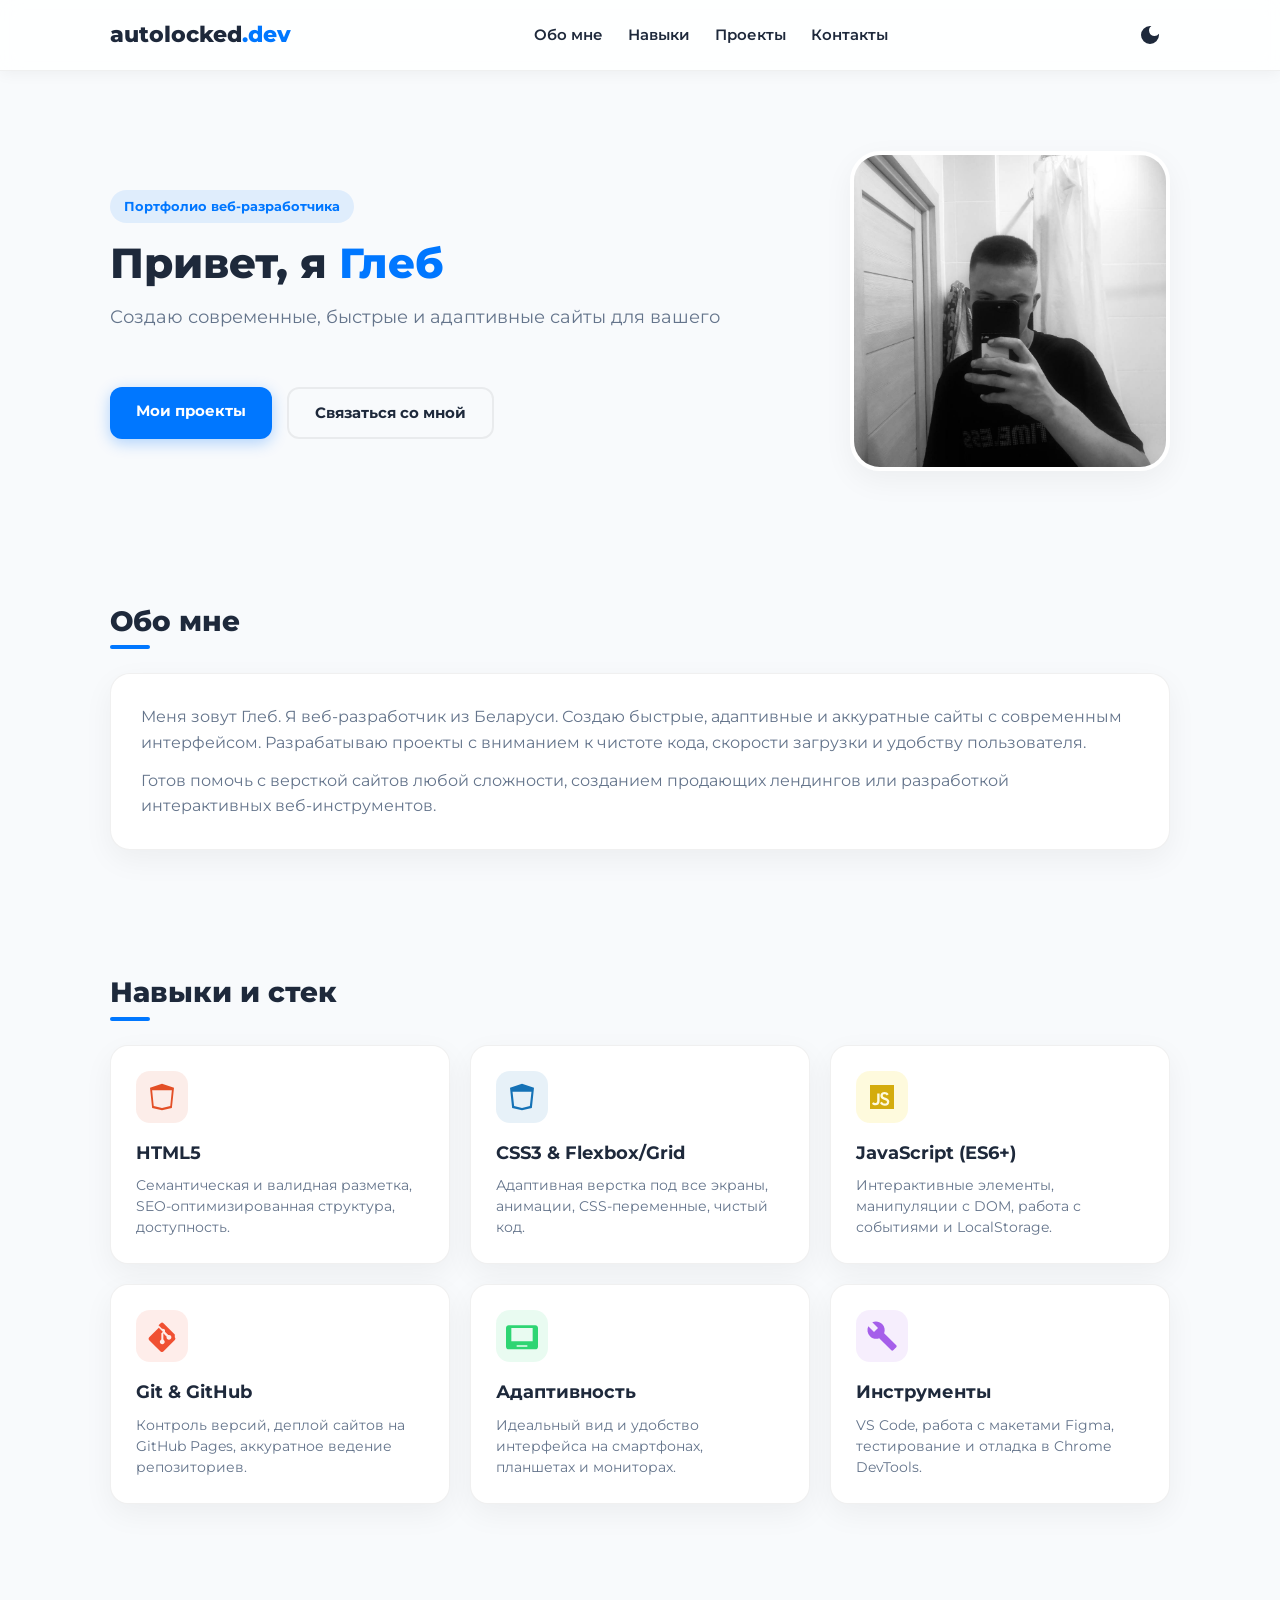
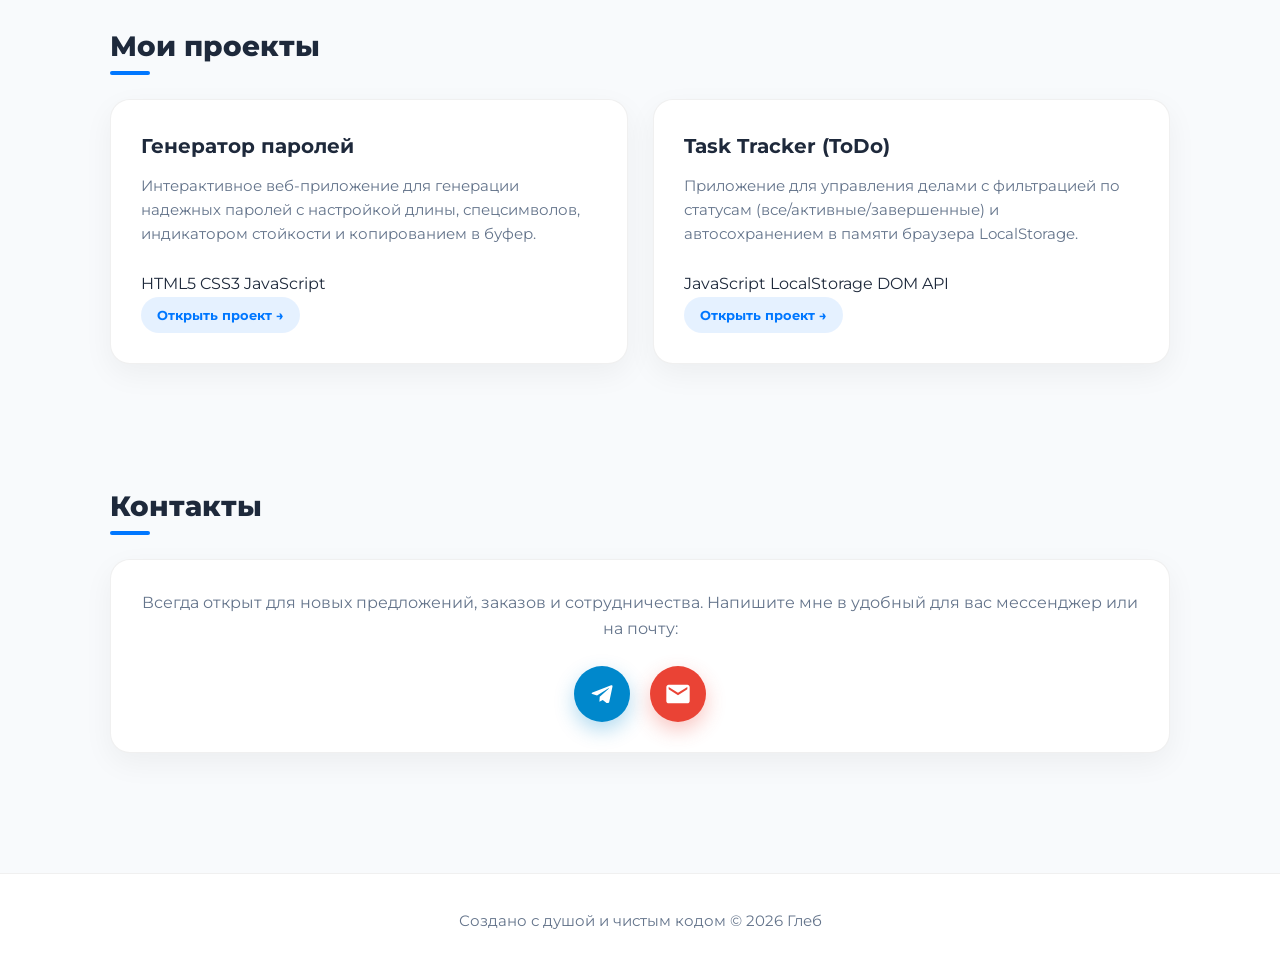
==== index.html @ 32fa12c1 "Add files via upload" ====
<!DOCTYPE html>
<html lang="ru">
<head>
    <meta charset="UTF-8">
    <meta name="viewport" content="width=device-width, initial-scale=1.0">
    <title>Глеб — Frontend-разработчик</title>
    <link rel="preconnect" href="https://fonts.googleapis.com">
    <link rel="preconnect" href="https://fonts.gstatic.com" crossorigin>
    <link href="https://fonts.googleapis.com/css2?family=Montserrat:wght@400;600;700;800&display=swap" rel="stylesheet">
    <link rel="stylesheet" href="style.css?v=4">
</head>
<body>

    <!-- Шапка сайта -->
    <header id="header">
        <div class="container header-container">
            <div class="logo">autolocked<span>.dev</span></div>
            <nav>
                <a href="#about">Обо мне</a>
                <a href="#skills">Навыки</a>
                <a href="#projects">Проекты</a>
                <a href="#contacts">Контакты</a>
            </nav>
            <button id="theme-toggle" class="theme-btn" title="Переключить тему">
                <svg id="moon-icon" viewBox="0 0 24 24" width="24" height="24" fill="currentColor"><path d="M12 3a9 9 0 1 0 9 9c0-.46-.04-.92-.1-1.36a5.389 5.389 0 0 1-4.4 2.26 5.403 5.403 0 0 1-3.14-9.8c-.44-.06-.9-.1-1.36-.1z"/></svg>
                <svg id="sun-icon" viewBox="0 0 24 24" width="24" height="24" fill="currentColor" style="display: none;"><path d="M12 7c-2.76 0-5 2.24-5 5s2.24 5 5 5 5-2.24 5-5-2.24-5-5-5zM2 13h2c.55 0 1-.45 1-1s-.45-1-1-1H2c-.55 0-1 .45-1 1s.45 1 1 1zm18 0h2c.55 0 1-.45 1-1s-.45-1-1-1h-2c-.55 0-1 .45-1 1s.45 1 1 1zM11 2v2c0 .55.45 1 1 1s1-.45 1-1V2c0-.55-.45-1-1-1s-1 .45-1 1zm0 18v2c0 .55.45 1 1 1s1-.45 1-1v-2c0-.55-.45-1-1-1s-1 .45-1 1zM5.99 4.58c-.39-.39-1.03-.39-1.41 0s-.39 1.03 0 1.41l1.06 1.06c.39.39 1.03.39 1.41 0s.39-1.03 0-1.41L5.99 4.58zm12.37 12.37c-.39-.39-1.03-.39-1.41 0s-.39 1.03 0 1.41l1.06 1.06c.39.39 1.03.39 1.41 0s.39-1.03 0-1.41l-1.06-1.06zm1.06-10.96c.39-.39.39-1.03 0-1.41s-1.03-.39-1.41 0l-1.06 1.06c-.39.39-.39 1.03 0 1.41s1.03.39 1.41 0l1.06-1.06zM7.05 18.36c.39-.39.39-1.03 0-1.41s-1.03-.39-1.41 0l-1.06 1.06c-.39.39-.39 1.03 0 1.41s1.03.39 1.41 0l1.06-1.06z"/></svg>
            </button>
        </div>
    </header>

    <!-- Главный баннер -->
    <section class="hero">
        <div class="container hero-container">
            <div class="hero-content">
                <span class="badge">Портфолио веб-разработчика</span>
                <h1 class="hero-title">Привет, я <span class="highlight">Глеб</span></h1>
                <p id="typewriter" class="hero-subtitle"></p>
                <div class="hero-btns">
                    <a href="#projects" class="btn btn-primary">Мои проекты</a>
                    <a href="#contacts" class="btn btn-outline">Связаться со мной</a>
                </div>
            </div>
            <div class="hero-avatar">
                <img src="avatar.jpg" alt="Глеб" class="avatar-img" width="320" height="320">
            </div>
        </div>
    </section>

    <!-- Основной контент -->
    <main class="container">
        
        <!-- Секция: Обо мне -->
        <section id="about" class="section">
            <h2 class="section-title">Обо мне</h2>
            <div class="card">
                <p>Меня зовут Глеб. Я веб-разработчик из Беларуси. Создаю быстрые, адаптивные и аккуратные сайты с современным интерфейсом. Разрабатываю проекты с вниманием к чистоте кода, скорости загрузки и удобству пользователя.</p>
                <p>Готов помочь с версткой сайтов любой сложности, созданием продающих лендингов или разработкой интерактивных веб-инструментов.</p>
            </div>
        </section>

        <!-- Секция: Навыки -->
        <section id="skills" class="section">
            <h2 class="section-title">Навыки и стек</h2>
            <div class="skills-grid">
                
                <div class="skill-card">
                    <div class="skill-icon html">
                        <svg viewBox="0 0 24 24" width="32" height="32" fill="currentColor">
                            <path d="M12 2L3 5l1.6 15.2L12 22l7.4-1.8L21 5 12 2zm6.2 16.7L12 20.3l-6.2-1.6L4.6 7h14.8l-1.2 11.7z"/>
                        </svg>
                    </div>
                    <h3>HTML5</h3>
                    <p>Семантическая и валидная разметка, SEO-оптимизированная структура, доступность.</p>
                </div>

                <div class="skill-card">
                    <div class="skill-icon css">
                        <svg viewBox="0 0 24 24" width="32" height="32" fill="currentColor">
                            <path d="M12 2L3 5l1.6 15.2L12 22l7.4-1.8L21 5 12 2zm0 18.3l-5.9-1.5L4.9 8h14.2l-1.2 10.8-5.9 1.5z"/>
                        </svg>
                    </div>
                    <h3>CSS3 & Flexbox/Grid</h3>
                    <p>Адаптивная верстка под все экраны, анимации, CSS-переменные, чистый код.</p>
                </div>

                <div class="skill-card">
                    <div class="skill-icon js">
                        <svg viewBox="0 0 24 24" width="32" height="32" fill="currentColor">
                            <path d="M3 3h18v18H3V3zm14.5 12.8c0-1.6-.9-2.5-2.8-3.2l-.7-.3c-1-.4-1.4-.7-1.4-1.3 0-.6.5-1 1.3-1 .8 0 1.3.3 1.7.9l1.4-1c-.7-1.1-1.7-1.6-3.1-1.6-1.8 0-3.1 1.1-3.1 2.7 0 1.5.9 2.4 2.6 3l.7.3c1.1.4 1.6.8 1.6 1.4 0 .7-.6 1.2-1.5 1.2-1.1 0-1.8-.5-2.3-1.4l-1.4 1c.8 1.4 2 2.1 3.7 2.1 2.1 0 3.2-1.2 3.2-2.8zm-7.3-6.5h-1.8v5.5c0 1.2-.5 1.7-1.5 1.7-.6 0-1.1-.2-1.5-.6l-.9 1.2c.7.8 1.6 1.1 2.6 1.1 2 0 3.1-1.1 3.1-3.4V9.3z"/>
                        </svg>
                    </div>
                    <h3>JavaScript (ES6+)</h3>
                    <p>Интерактивные элементы, манипуляции с DOM, работа с событиями и LocalStorage.</p>
                </div>

                <div class="skill-card">
                    <div class="skill-icon git">
                        <svg viewBox="0 0 24 24" width="32" height="32" fill="currentColor">
                            <path d="M21.6 10.9L13.1 2.4c-.6-.6-1.5-.6-2.1 0L9.4 4 12 6.6c.6-.2 1.3-.1 1.8.4.5.5.6 1.2.4 1.8l2.5 2.5c.6-.2 1.3-.1 1.8.4.7.7.7 1.9 0 2.6-.7.7-1.9.7-2.6 0-.5-.5-.6-1.2-.4-1.8L13 10v4.6c.2.1.4.3.5.5.7.7.7 1.9 0 2.6-.7.7-1.9.7-2.6 0-.7-.7-.7-1.9 0-2.6.2-.2.4-.4.6-.5V9.9c.2-.1.4-.3.6-.5.2-.2.4-.4.5-.6L9.6 5.8 2.4 13c-.6.6-.6 1.5 0 2.1l8.5 8.5c.6.6 1.5.6 2.1 0l8.6-8.6c.6-.6.6-1.5 0-2.1z"/>
                        </svg>
                    </div>
                    <h3>Git & GitHub</h3>
                    <p>Контроль версий, деплой сайтов на GitHub Pages, аккуратное ведение репозиториев.</p>
                </div>

                <div class="skill-card">
                    <div class="skill-icon responsive">
                        <svg viewBox="0 0 24 24" width="32" height="32" fill="currentColor">
                            <path d="M4 6h16v10H4V6zm18-2H2c-1.1 0-2 .9-2 2v14c0 1.1.9 2 2 2h20c1.1 0 2-.9 2-2V6c0-1.1-.9-2-2-2zm-6 16H8v-1h8v1z"/>
                        </svg>
                    </div>
                    <h3>Адаптивность</h3>
                    <p>Идеальный вид и удобство интерфейса на смартфонах, планшетах и мониторах.</p>
                </div>

                <div class="skill-card">
                    <div class="skill-icon tools">
                        <svg viewBox="0 0 24 24" width="32" height="32" fill="currentColor">
                            <path d="M22.7 19l-9.1-9.1c.9-2.3.4-5-1.5-6.9-2-2-5-2.4-7.4-1.3L9 6 6 9 1.7 4.7C.6 7.1 1 10.1 3 12.1c1.9 1.9 4.6 2.4 6.9 1.5l9.1 9.1c.4.4 1 .4 1.4 0l2.3-2.3c.4-.4.4-1.1 0-1.4z"/>
                        </svg>
                    </div>
                    <h3>Инструменты</h3>
                    <p>VS Code, работа с макетами Figma, тестирование и отладка в Chrome DevTools.</p>
                </div>

            </div>
        </section>

               <!-- СЕКЦИЯ: МОИ ПРОЕКТЫ -->
        <section id="projects" class="section">
            <h2 class="section-title">Мои проекты</h2>
            <div class="projects-grid">
                
                <!-- Проект 1: Генератор паролей -->
                <div class="project-card">
                    <div class="project-content">
                        <h3>Генератор паролей</h3>
                        <p>Интерактивное веб-приложение для генерации надежных паролей с настройкой длины, спецсимволов, индикатором стойкости и копированием в буфер.</p>
                        <div class="tech-stack">
                            <span class="tech-badge">HTML5</span>
                            <span class="tech-badge">CSS3</span>
                            <span class="tech-badge">JavaScript</span>
                        </div>
                    </div>
                    <a href="generator/index.html" class="tag tag-link">Открыть проект →</a>
                </div>

                <!-- Проект 2: Трекер задач -->
                <div class="project-card">
                    <div class="project-content">
                        <h3>Task Tracker (ToDo)</h3>
                        <p>Приложение для управления делами с фильтрацией по статусам (все/активные/завершенные) и автосохранением в памяти браузера LocalStorage.</p>
                        <div class="tech-stack">
                            <span class="tech-badge">JavaScript</span>
                            <span class="tech-badge">LocalStorage</span>
                            <span class="tech-badge">DOM API</span>
                        </div>
                    </div>
                    <a href="todo/index.html" class="tag tag-link">Открыть проект →</a>
                </div>

            </div>
        </section>

        <!-- Секция: Контакты -->
        <section id="contacts" class="section">
            <h2 class="section-title">Контакты</h2>
            <div class="card text-center">
                <p>Всегда открыт для новых предложений, заказов и сотрудничества. Напишите мне в удобный для вас мессенджер или на почту:</p>
                <div class="social-links">
                    <a href="https://t.me/Gleb_auto" target="_blank" class="social-btn tg" title="Написать в Telegram">
                        <svg viewBox="0 0 24 24" width="28" height="28" fill="currentColor"><path d="M9.78 18.65l.28-4.23 7.68-6.92c.34-.31-.07-.46-.52-.19L7.74 13.3 3.64 12c-.88-.25-.89-.86.2-1.3l15.97-6.16c.73-.33 1.43.18 1.15 1.3l-2.72 12.81c-.19.91-.74 1.13-1.5 1.13-.71 0-1.15-.3-1.63-.78l-2.45-1.81z"/></svg>
                    </a>
                    
                    <a href="mailto:dev.autolocked@gmail.com" class="social-btn email" title="Написать на Email">
                        <svg viewBox="0 0 24 24" width="28" height="28" fill="currentColor"><path d="M20 4H4c-1.1 0-1.99.9-1.99 2L2 18c0 1.1.9 2 2 2h16c1.1 0 2-.9 2-2V6c0-1.1-.9-2-2-2zm0 4l-8 5-8-5V6l8 5 8-5v2z"/></svg>
                    </a>
                </div>
            </div>
        </section>

    </main>

    <!-- Подвал -->
    <footer>
        <div class="container">
            <p>Создано с душой и чистым кодом © 2026 Глеб</p>
        </div>
    </footer>

    <!-- Кнопка "Наверх" -->
    <button id="scrollTopBtn" class="scroll-top" title="Наверх">
        <svg viewBox="0 0 24 24" width="24" height="24" fill="currentColor"><path d="M4 12l1.41 1.41L11 7.83V20h2V7.83l5.58 5.59L20 12l-8-8-8 8z"/></svg>
    </button>

    <!-- Скрипты -->
    <script>
        document.addEventListener('DOMContentLoaded', () => {

            // 1. ТЕМА ОФОРМЛЕНИЯ
            const themeToggleBtn = document.getElementById('theme-toggle');
            const moonIcon = document.getElementById('moon-icon');
            const sunIcon = document.getElementById('sun-icon');
            const htmlElement = document.documentElement;

            const savedTheme = localStorage.getItem('theme');
            if (savedTheme === 'dark') {
                htmlElement.setAttribute('data-theme', 'dark');
                if (moonIcon) moonIcon.style.display = 'none';
                if (sunIcon) sunIcon.style.display = 'block';
            }

            if (themeToggleBtn) {
                themeToggleBtn.addEventListener('click', () => {
                    const currentTheme = htmlElement.getAttribute('data-theme');
                    if (currentTheme === 'dark') {
                        htmlElement.removeAttribute('data-theme');
                        localStorage.setItem('theme', 'light');
                        if (moonIcon) moonIcon.style.display = 'block';
                        if (sunIcon) sunIcon.style.display = 'none';
                    } else {
                        htmlElement.setAttribute('data-theme', 'dark');
                        localStorage.setItem('theme', 'dark');
                        if (moonIcon) moonIcon.style.display = 'none';
                        if (sunIcon) sunIcon.style.display = 'block';
                    }
                });
            }

            // 2. ЭФФЕКТ ПЕЧАТНОЙ МАШИНКИ
            const typewriterElement = document.getElementById('typewriter');
            const textToType = "Создаю современные, быстрые и адаптивные сайты для вашего бизнеса.";
            let index = 0;

            function type() {
                if (typewriterElement && index < textToType.length) {
                    typewriterElement.textContent += textToType.charAt(index);
                    index++;
                    setTimeout(type, 35); 
                }
            }

            if (typewriterElement) {
                setTimeout(type, 400); 
            }

            // 3. КНОПКА НАВЕРХ И ТЕНЬ ШАПКИ
            const header = document.getElementById('header');
            const scrollTopBtn = document.getElementById('scrollTopBtn');

            window.addEventListener('scroll', () => {
                if (header) {
                    if (window.scrollY > 40) {
                        header.style.boxShadow = '0 5px 20px rgba(0,0,0,0.1)';
                    } else {
                        header.style.boxShadow = '0 2px 15px rgba(0,0,0,0.05)';
                    }
                }

                if (scrollTopBtn) {
                    if (window.scrollY > 400) {
                        scrollTopBtn.classList.add('show');
                    } else {
                        scrollTopBtn.classList.remove('show');
                    }
                }
            });

            if (scrollTopBtn) {
                scrollTopBtn.addEventListener('click', () => {
                    window.scrollTo({ top: 0, behavior: 'smooth' });
                });
            }

            // 4. ПЛАВНОЕ ПОЯВЛЕНИЕ СЕКЦИЙ ПРИ СКРОЛЛЕ
            const sections = document.querySelectorAll('.section');
            const observerOptions = {
                root: null,
                threshold: 0.15
            };

            const observer = new IntersectionObserver((entries, obs) => {
                entries.forEach(entry => {
                    if (entry.isIntersecting) {
                        entry.target.classList.add('visible');
                        obs.unobserve(entry.target);
                    }
                });
            }, observerOptions);

            sections.forEach(section => {
                observer.observe(section);
            });
        });
    </script>
</body>
</html>
---- style.css ----
/* =========================================
   ПЕРЕМЕННЫЕ И ТЕМЫ
   ========================================= */
:root {
    --bg-color: #f8fafc;
    --text-color: #1e293b;
    --text-muted: #64748b;
    --card-bg: #ffffff;
    --primary-color: #0077ff;
    --primary-hover: #005fd1;
    --border-color: rgba(0, 0, 0, 0.06);
    --shadow: 0 10px 30px rgba(0, 0, 0, 0.05);
    --header-bg: rgba(255, 255, 255, 0.85);
}

[data-theme="dark"] {
    --bg-color: #0f172a;
    --text-color: #f1f5f9;
    --text-muted: #94a3b8;
    --card-bg: #1e293b;
    --primary-color: #38bdf8;
    --primary-hover: #0ea5e9;
    --border-color: rgba(255, 255, 255, 0.08);
    --shadow: 0 10px 30px rgba(0, 0, 0, 0.4);
    --header-bg: rgba(15, 23, 42, 0.85);
}

/* =========================================
   БАЗОВЫЕ СТИЛИ
   ========================================= */
* {
    margin: 0;
    padding: 0;
    box-sizing: border-box;
    font-family: 'Montserrat', sans-serif;
    scroll-behavior: smooth;
}

body {
    background-color: var(--bg-color);
    color: var(--text-color);
    line-height: 1.6;
    transition: background-color 0.3s ease, color 0.3s ease;
}

.container {
    width: 100%;
    max-width: 1100px;
    margin: 0 auto;
    padding: 0 20px;
}

/* =========================================
   ШАПКА
   ========================================= */
header {
    position: sticky;
    top: 0;
    z-index: 100;
    background: var(--header-bg);
    backdrop-filter: blur(10px);
    transition: box-shadow 0.3s, background-color 0.3s;
    border-bottom: 1px solid var(--border-color);
}

.header-container {
    display: flex;
    justify-content: space-between;
    align-items: center;
    height: 70px;
}

.logo {
    font-size: 22px;
    font-weight: 800;
    color: var(--text-color);
}

.logo span {
    color: var(--primary-color);
}

nav {
    display: flex;
    gap: 25px;
}

nav a {
    color: var(--text-color);
    text-decoration: none;
    font-weight: 600;
    font-size: 15px;
    transition: color 0.2s;
}

nav a:hover {
    color: var(--primary-color);
}

.theme-btn {
    background: none;
    border: none;
    color: var(--text-color);
    cursor: pointer;
    padding: 8px;
    border-radius: 50%;
    display: flex;
    align-items: center;
    justify-content: center;
    transition: color 0.2s, background-color 0.2s;
}

.theme-btn:hover {
    color: var(--primary-color);
    background: rgba(0, 119, 255, 0.1);
}

/* =========================================
   ГЛАВНЫЙ БАННЕР (HERO)
   ========================================= */
.hero {
    padding: 80px 0 60px;
}

.hero-container {
    display: flex;
    align-items: center;
    justify-content: space-between;
    gap: 40px;
}

.hero-content {
    flex: 1;
}

.badge {
    display: inline-block;
    background: rgba(0, 119, 255, 0.1);
    color: var(--primary-color);
    padding: 6px 14px;
    border-radius: 20px;
    font-size: 13px;
    font-weight: 700;
    margin-bottom: 15px;
}

.hero-title {
    font-size: 42px;
    font-weight: 800;
    line-height: 1.2;
    margin-bottom: 15px;
}

.highlight {
    color: var(--primary-color);
}

.hero-subtitle {
    font-size: 18px;
    color: var(--text-muted);
    min-height: 54px;
    margin-bottom: 30px;
}

.hero-btns {
    display: flex;
    gap: 15px;
    flex-wrap: wrap;
}

.btn {
    display: inline-block;
    padding: 12px 26px;
    border-radius: 12px;
    font-size: 15px;
    font-weight: 700;
    text-decoration: none;
    cursor: pointer;
    transition: transform 0.2s, box-shadow 0.2s, background-color 0.2s;
}

.btn-primary {
    background: var(--primary-color);
    color: #ffffff;
    box-shadow: 0 4px 15px rgba(0, 119, 255, 0.3);
}

.btn-primary:hover {
    background: var(--primary-hover);
    transform: translateY(-2px);
    box-shadow: 0 8px 25px rgba(0, 119, 255, 0.4);
}

.btn-outline {
    border: 2px solid var(--border-color);
    color: var(--text-color);
    background: transparent;
}

.btn-outline:hover {
    border-color: var(--primary-color);
    color: var(--primary-color);
    transform: translateY(-2px);
}

.hero-avatar {
    flex-shrink: 0;
}

.avatar-img {
    border-radius: 30px;
    object-fit: cover;
    box-shadow: var(--shadow);
    border: 4px solid var(--card-bg);
}

/* =========================================
   СЕКЦИИ И КАРТОЧКИ
   ========================================= */
.section {
    padding: 60px 0;
    opacity: 0;
    transform: translateY(20px);
    transition: opacity 0.6s ease, transform 0.6s ease;
}

.section.visible {
    opacity: 1;
    transform: translateY(0);
}

.section-title {
    font-size: 28px;
    font-weight: 800;
    margin-bottom: 30px;
    position: relative;
    display: inline-block;
}

.section-title::after {
    content: '';
    position: absolute;
    bottom: -6px;
    left: 0;
    width: 40px;
    height: 4px;
    background: var(--primary-color);
    border-radius: 2px;
}

.card {
    background: var(--card-bg);
    padding: 30px;
    border-radius: 20px;
    box-shadow: var(--shadow);
    border: 1px solid var(--border-color);
}

.card p {
    margin-bottom: 12px;
    color: var(--text-muted);
    font-size: 16px;
}

.card p:last-child {
    margin-bottom: 0;
}

/* =========================================
   СЕКЦИЯ НАВЫКОВ
   ========================================= */
.skills-grid {
    display: grid;
    grid-template-columns: repeat(auto-fit, minmax(260px, 1fr));
    gap: 20px;
}

.skill-card {
    background: var(--card-bg);
    padding: 25px;
    border-radius: 18px;
    box-shadow: var(--shadow);
    border: 1px solid var(--border-color);
    transition: transform 0.3s ease, box-shadow 0.3s ease;
    display: flex;
    flex-direction: column;
}

.skill-card:hover {
    transform: translateY(-5px);
    box-shadow: 0 15px 35px rgba(0, 0, 0, 0.08);
}

.skill-icon {
    width: 52px;
    height: 52px;
    border-radius: 14px;
    display: flex;
    align-items: center;
    justify-content: center;
    margin-bottom: 16px;
}

.skill-icon.html { background: rgba(227, 79, 38, 0.1); color: #e34f26; }
.skill-icon.css  { background: rgba(21, 114, 182, 0.1); color: #1572b6; }
.skill-icon.js   { background: rgba(247, 223, 30, 0.15); color: #d4ac0d; }
.skill-icon.git  { background: rgba(240, 80, 50, 0.1); color: #f05032; }
.skill-icon.responsive { background: rgba(46, 213, 115, 0.1); color: #2ed573; }
.skill-icon.tools { background: rgba(165, 94, 234, 0.1); color: #a55eea; }

.skill-card h3 {
    font-size: 18px;
    font-weight: 700;
    margin-bottom: 8px;
}

.skill-card p {
    font-size: 14px;
    color: var(--text-muted);
    line-height: 1.5;
    margin: 0;
}

/* =========================================
   СЕКЦИЯ ПРОЕКТОВ
   ========================================= */
.projects-grid {
    display: grid;
    grid-template-columns: repeat(auto-fit, minmax(300px, 1fr));
    gap: 25px;
}

.project-card {
    background: var(--card-bg);
    padding: 30px;
    border-radius: 20px;
    box-shadow: var(--shadow);
    border: 1px solid var(--border-color);
    display: flex;
    flex-direction: column;
    justify-content: space-between;
    transition: transform 0.3s, box-shadow 0.3s;
}

.project-card:hover {
    transform: translateY(-5px);
    box-shadow: 0 15px 35px rgba(0, 0, 0, 0.08);
}

.project-card h3 {
    font-size: 20px;
    font-weight: 700;
    margin-bottom: 12px;
}

.project-card p {
    color: var(--text-muted);
    font-size: 15px;
    margin-bottom: 25px;
    flex: 1;
}

.tag {
    align-self: flex-start;
    background: rgba(0, 119, 255, 0.1);
    color: var(--primary-color);
    padding: 8px 16px;
    border-radius: 20px;
    font-size: 13px;
    font-weight: 700;
    text-decoration: none;
}

.tag-link {
    cursor: pointer;
    transition: background-color 0.2s, color 0.2s;
}

.tag-link:hover {
    background: var(--primary-color);
    color: #ffffff;
}

/* =========================================
   КОНТАКТЫ
   ========================================= */
.text-center {
    text-align: center;
}

.social-links {
    display: flex;
    justify-content: center;
    gap: 20px;
    margin-top: 25px;
}

.social-btn {
    display: flex;
    align-items: center;
    justify-content: center;
    width: 56px;
    height: 56px;
    border-radius: 50%;
    color: white;
    text-decoration: none;
    transition: transform 0.3s, box-shadow 0.3s;
}

.social-btn.tg {
    background: #0088cc;
    box-shadow: 0 8px 20px rgba(0, 136, 204, 0.3);
}

.social-btn.email {
    background: #ea4335;
    box-shadow: 0 8px 20px rgba(234, 67, 53, 0.3);
}

.social-btn:hover {
    transform: translateY(-4px) scale(1.05);
}

/* =========================================
   ПОДВАЛ И КНОПКА "НАВЕРХ"
   ========================================= */
footer {
    text-align: center;
    padding: 35px 20px;
    background: var(--card-bg);
    color: var(--text-muted);
    margin-top: 60px;
    font-size: 15px;
    border-top: 1px solid var(--border-color);
}

.scroll-top {
    position: fixed;
    bottom: 30px;
    right: 30px;
    width: 48px;
    height: 48px;
    background: var(--primary-color);
    color: white;
    border: none;
    border-radius: 50%;
    cursor: pointer;
    display: flex;
    align-items: center;
    justify-content: center;
    box-shadow: 0 5px 15px rgba(0, 119, 255, 0.3);
    opacity: 0;
    visibility: hidden;
    transform: translateY(10px);
    transition: all 0.3s ease;
    z-index: 99;
}

.scroll-top.show {
    opacity: 1;
    visibility: visible;
    transform: translateY(0);
}

.scroll-top:hover {
    background: var(--primary-hover);
    transform: translateY(-3px);
}

/* =========================================
   АДАПТИВНОСТЬ ДЛЯ СМАРТФОНОВ
   ========================================= */
@media (max-width: 768px) {
    .hero-container {
        flex-direction: column-reverse;
        text-align: center;
    }

    .hero-title {
        font-size: 32px;
    }

    .hero-btns {
        justify-content: center;
    }

    .avatar-img {
        width: 220px;
        height: 220px;
    }

    nav {
        gap: 15px;
    }

    nav a {
        font-size: 14px;
    }
}
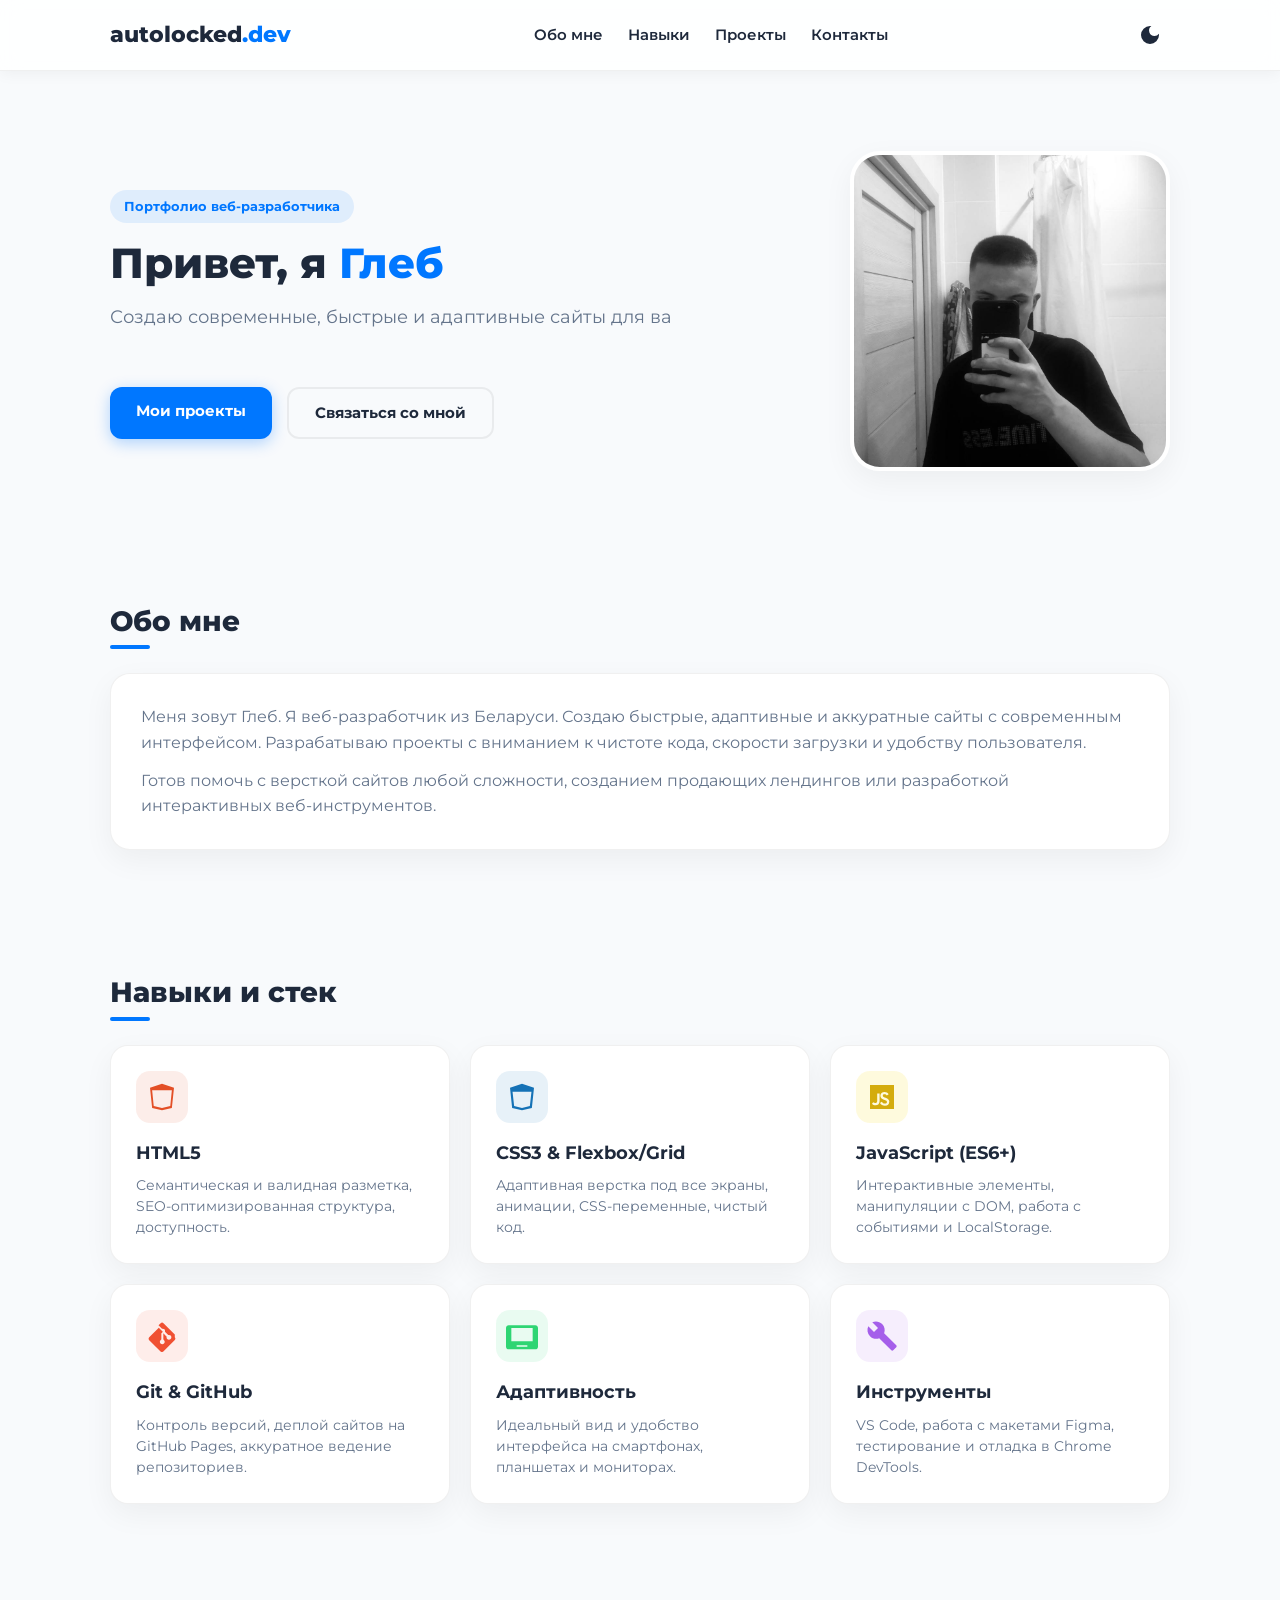
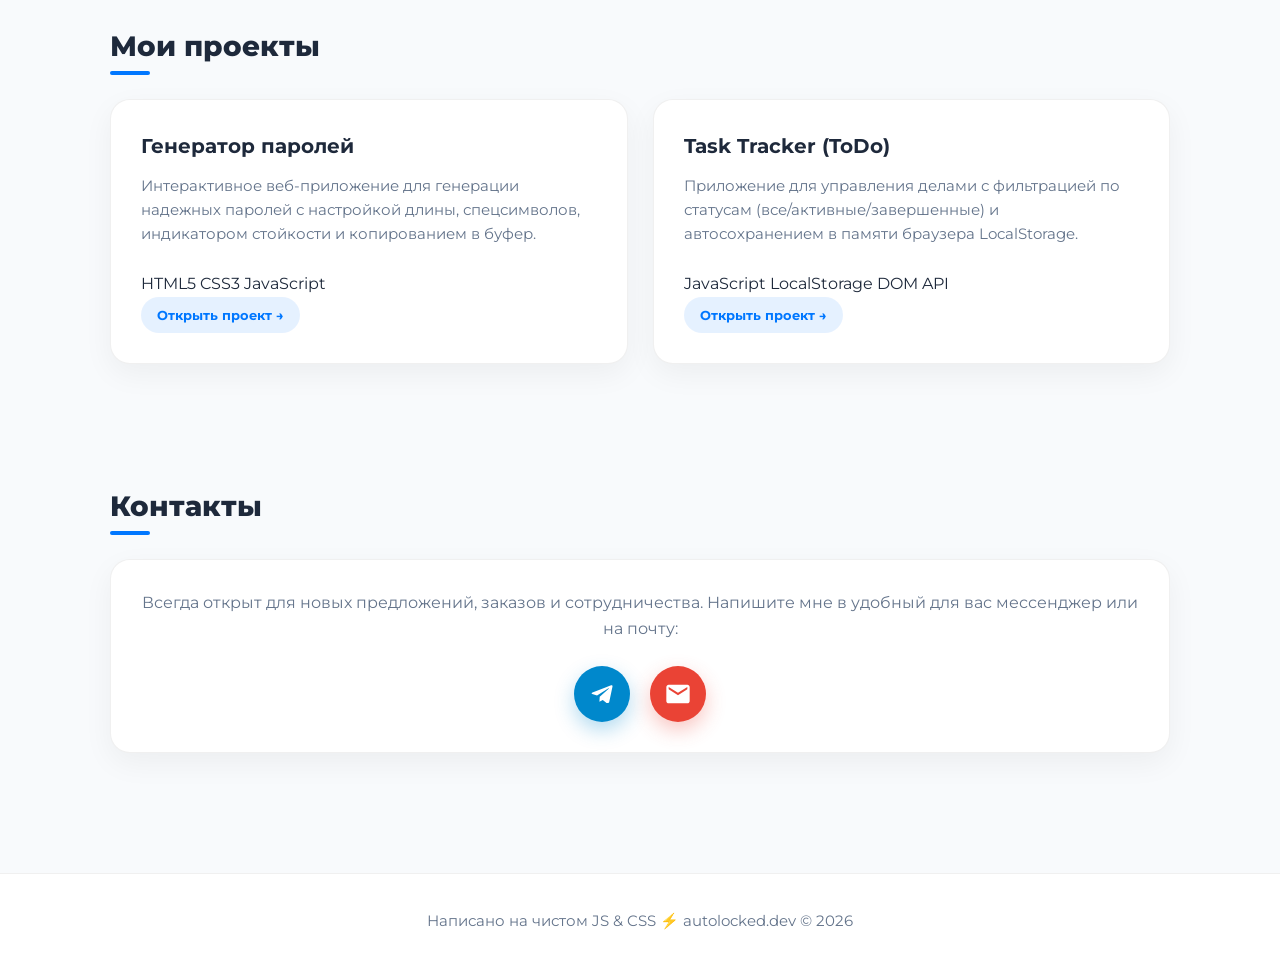
==== commit 28645058: "Add files via upload" ====
--- a/index.html
+++ b/index.html
@@ -184,7 +184,7 @@
     <!-- Подвал -->
     <footer>
         <div class="container">
-            <p>Создано с душой и чистым кодом © 2026 Глеб</p>
+            <p>Написано на чистом JS & CSS ⚡ autolocked.dev © 2026</p>
         </div>
     </footer>
 
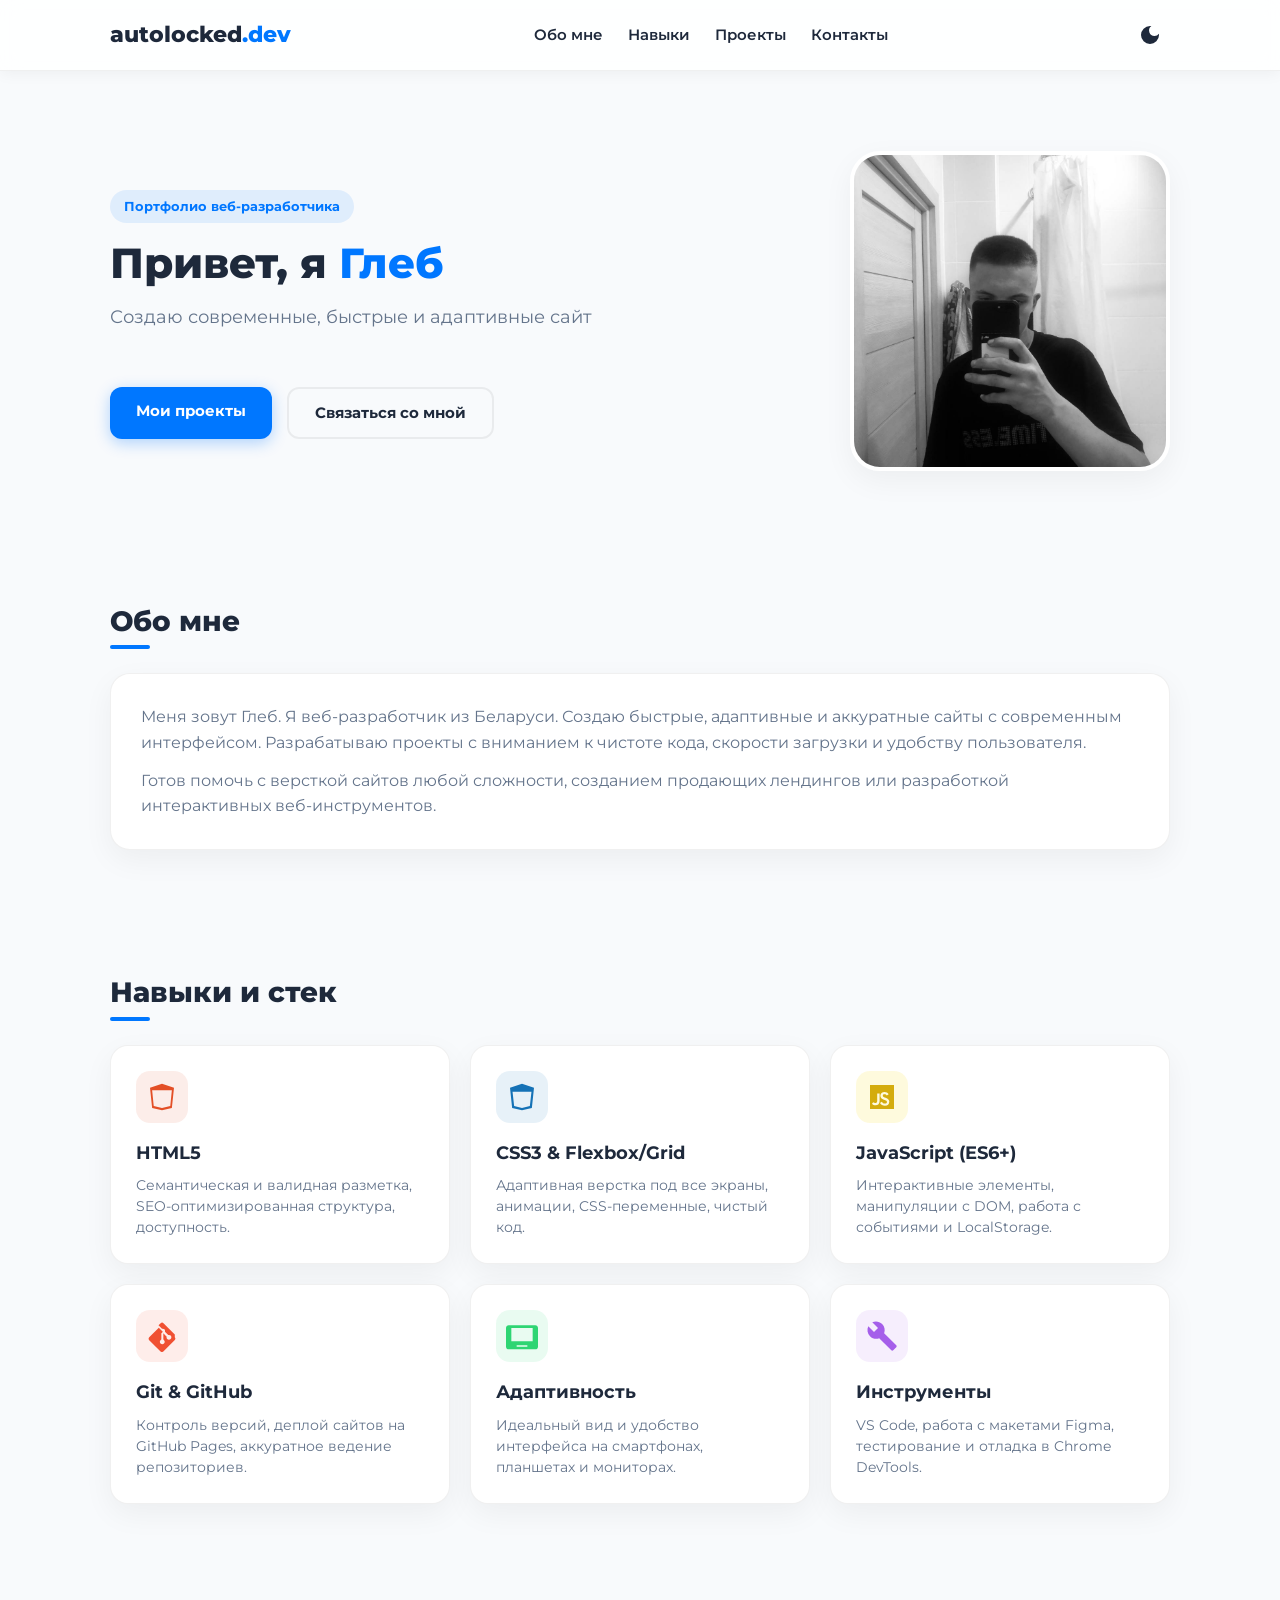
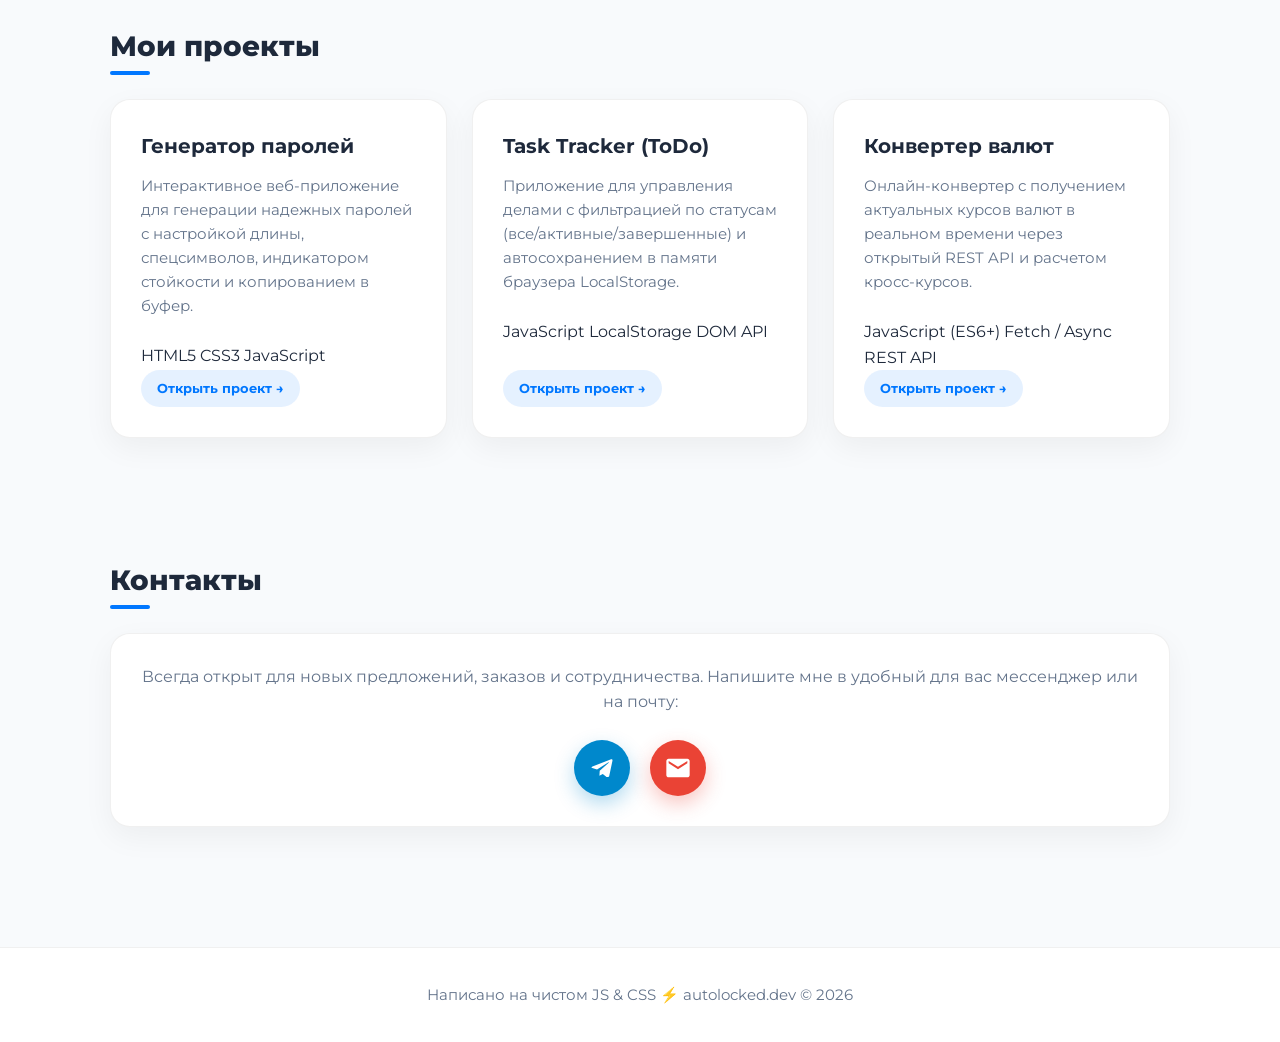
==== commit 91ba85b1: "Add files via upload" ====
--- a/index.html
+++ b/index.html
@@ -159,6 +159,19 @@
                     <a href="todo/index.html" class="tag tag-link">Открыть проект →</a>
                 </div>
 
+                <!-- Проект 3: Конвертер валют -->
+                <div class="project-card">
+                    <div class="project-content">
+                        <h3>Конвертер валют</h3>
+                        <p>Онлайн-конвертер с получением актуальных курсов валют в реальном времени через открытый REST API и расчетом кросс-курсов.</p>
+                        <div class="tech-stack">
+                            <span class="tech-badge">JavaScript (ES6+)</span>
+                            <span class="tech-badge">Fetch / Async</span>
+                            <span class="tech-badge">REST API</span>
+                        </div>
+                    </div>
+                    <a href="converter/index.html" class="tag tag-link">Открыть проект →</a>
+                </div>
             </div>
         </section>
 
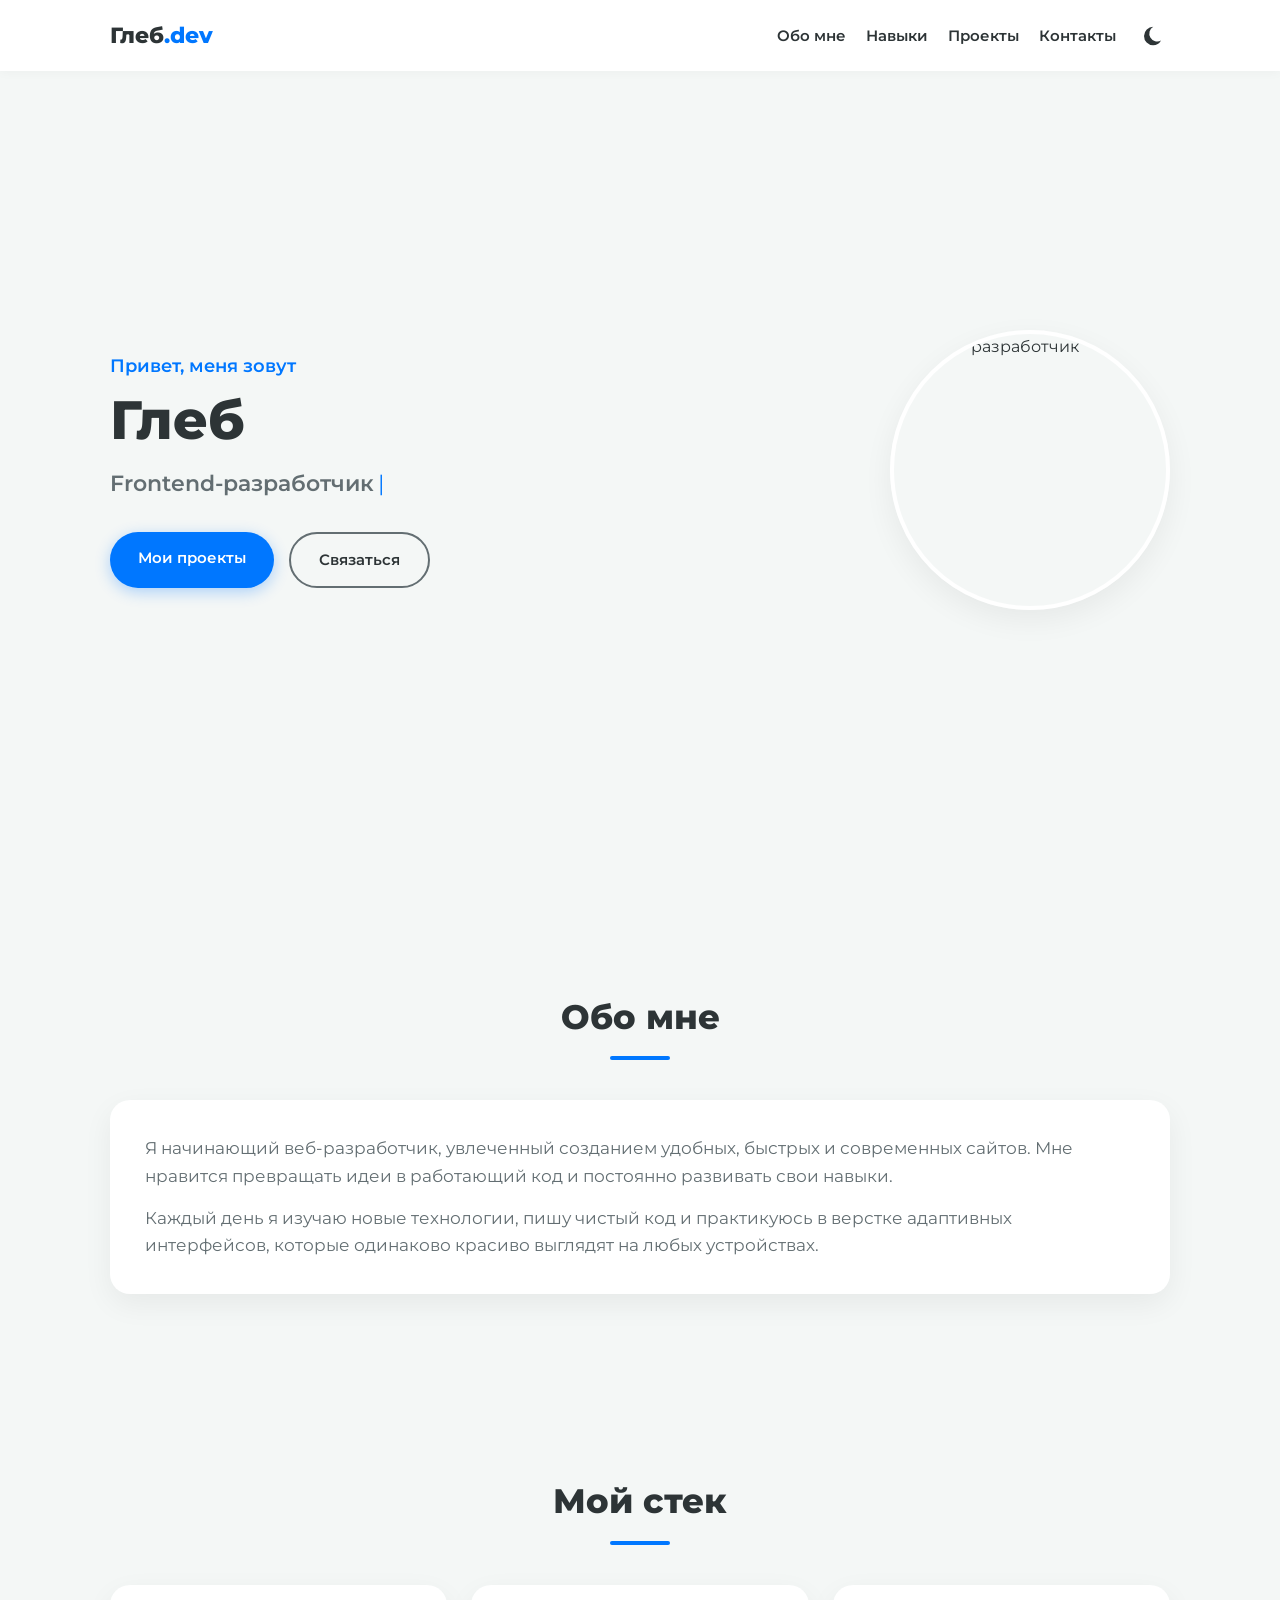
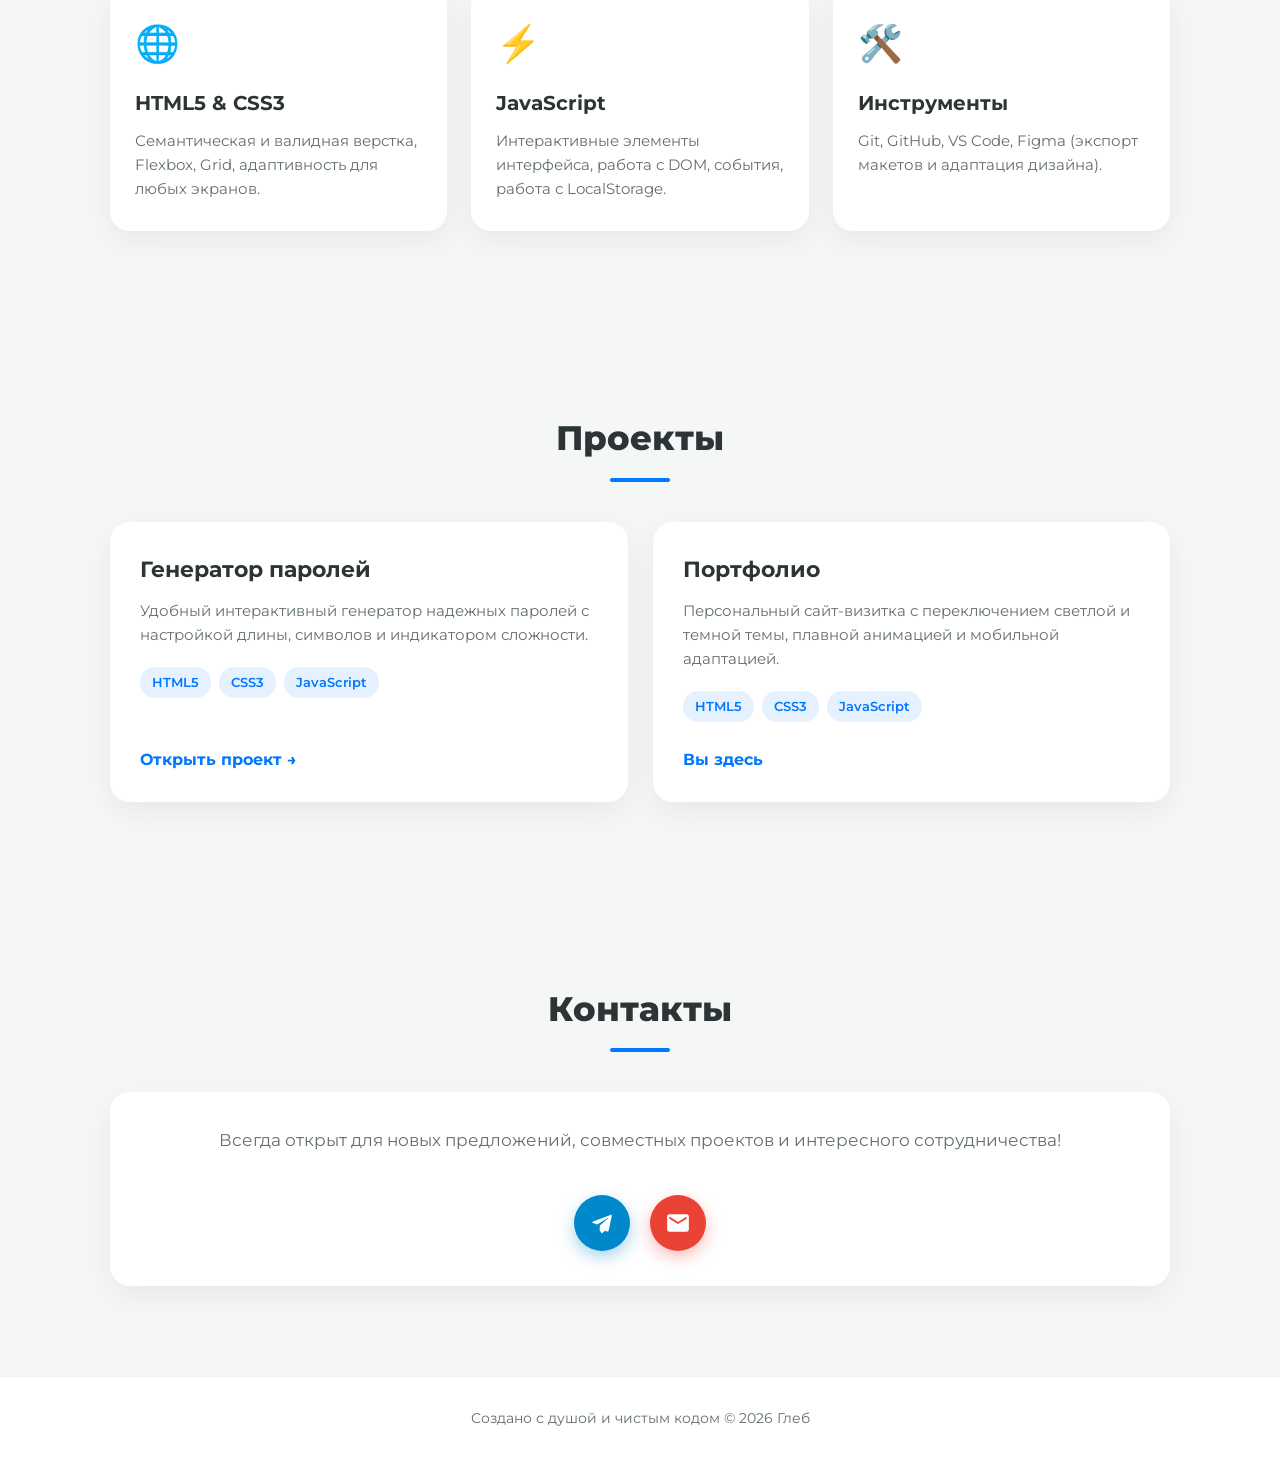
==== commit 197d1d50: "Add files via upload" ====
--- a/index.html
+++ b/index.html
@@ -3,224 +3,192 @@
 <head>
     <meta charset="UTF-8">
     <meta name="viewport" content="width=device-width, initial-scale=1.0">
-    <title>Глеб — Frontend-разработчик</title>
+    <title>Глеб — Веб-разработчик</title>
     <link rel="preconnect" href="https://fonts.googleapis.com">
     <link rel="preconnect" href="https://fonts.gstatic.com" crossorigin>
-    <link href="https://fonts.googleapis.com/css2?family=Montserrat:wght@400;600;700;800&display=swap" rel="stylesheet">
+    <link href="https://fonts.googleapis.com/css2?family=Montserrat:wght@400;600;800&display=swap" rel="stylesheet">
     <link rel="stylesheet" href="style.css?v=4">
 </head>
 <body>
 
     <!-- Шапка сайта -->
-    <header id="header">
+    <header>
         <div class="container header-container">
-            <div class="logo">autolocked<span>.dev</span></div>
-            <nav>
-                <a href="#about">Обо мне</a>
-                <a href="#skills">Навыки</a>
-                <a href="#projects">Проекты</a>
-                <a href="#contacts">Контакты</a>
-            </nav>
-            <button id="theme-toggle" class="theme-btn" title="Переключить тему">
-                <svg id="moon-icon" viewBox="0 0 24 24" width="24" height="24" fill="currentColor"><path d="M12 3a9 9 0 1 0 9 9c0-.46-.04-.92-.1-1.36a5.389 5.389 0 0 1-4.4 2.26 5.403 5.403 0 0 1-3.14-9.8c-.44-.06-.9-.1-1.36-.1z"/></svg>
-                <svg id="sun-icon" viewBox="0 0 24 24" width="24" height="24" fill="currentColor" style="display: none;"><path d="M12 7c-2.76 0-5 2.24-5 5s2.24 5 5 5 5-2.24 5-5-2.24-5-5-5zM2 13h2c.55 0 1-.45 1-1s-.45-1-1-1H2c-.55 0-1 .45-1 1s.45 1 1 1zm18 0h2c.55 0 1-.45 1-1s-.45-1-1-1h-2c-.55 0-1 .45-1 1s.45 1 1 1zM11 2v2c0 .55.45 1 1 1s1-.45 1-1V2c0-.55-.45-1-1-1s-1 .45-1 1zm0 18v2c0 .55.45 1 1 1s1-.45 1-1v-2c0-.55-.45-1-1-1s-1 .45-1 1zM5.99 4.58c-.39-.39-1.03-.39-1.41 0s-.39 1.03 0 1.41l1.06 1.06c.39.39 1.03.39 1.41 0s.39-1.03 0-1.41L5.99 4.58zm12.37 12.37c-.39-.39-1.03-.39-1.41 0s-.39 1.03 0 1.41l1.06 1.06c.39.39 1.03.39 1.41 0s.39-1.03 0-1.41l-1.06-1.06zm1.06-10.96c.39-.39.39-1.03 0-1.41s-1.03-.39-1.41 0l-1.06 1.06c-.39.39-.39 1.03 0 1.41s1.03.39 1.41 0l1.06-1.06zM7.05 18.36c.39-.39.39-1.03 0-1.41s-1.03-.39-1.41 0l-1.06 1.06c-.39.39-.39 1.03 0 1.41s1.03.39 1.41 0l1.06-1.06z"/></svg>
-            </button>
+            <a href="#" class="logo">Глеб<span>.dev</span></a>
+            <div class="header-right">
+                <nav>
+                    <a href="#about">Обо мне</a>
+                    <a href="#skills">Навыки</a>
+                    <a href="#projects">Проекты</a>
+                    <a href="#contacts">Контакты</a>
+                </nav>
+                <button id="theme-toggle" class="theme-btn" title="Сменить тему">
+                    <!-- Иконка луны (для темной темы) -->
+                    <svg id="moon-icon" viewBox="0 0 24 24" width="22" height="22" fill="currentColor">
+                        <path d="M12.3 2a10 10 0 0 0-.19 20 10 10 0 0 0 8.7-5.11 8.5 8.5 0 0 1-8.51-14.89z"/>
+                    </svg>
+                    <!-- Иконка солнца (для светлой темы) -->
+                    <svg id="sun-icon" viewBox="0 0 24 24" width="22" height="22" fill="currentColor" style="display: none;">
+                        <path d="M12 7c-2.76 0-5 2.24-5 5s2.24 5 5 5 5-2.24 5-5-2.24-5-5-5zM2 13h2c.55 0 1-.45 1-1s-.45-1-1-1H2c-.55 0-1 .45-1 1s.45 1 1 1zm18 0h2c.55 0 1-.45 1-1s-.45-1-1-1h-2c-.55 0-1 .45-1 1s.45 1 1 1zM11 2v2c0 .55.45 1 1 1s1-.45 1-1V2c0-.55-.45-1-1-1s-1 .45-1 1zm0 18v2c0 .55.45 1 1 1s1-.45 1-1v-2c0-.55-.45-1-1-1s-1 .45-1 1zM5.99 4.58c-.39-.39-1.03-.39-1.41 0s-.39 1.03 0 1.41l1.06 1.06c.39.39 1.03.39 1.41 0s.39-1.03 0-1.41L5.99 4.58zm12.37 12.37c-.39-.39-1.03-.39-1.41 0s-.39 1.03 0 1.41l1.06 1.06c.39.39 1.03.39 1.41 0s.39-1.03 0-1.41l-1.06-1.06zm1.06-10.96c.39-.39.39-1.03 0-1.41s-1.03-.39-1.41 0l-1.06 1.06c-.39.39-.39 1.03 0 1.41s1.03.39 1.41 0l1.06-1.06zM7.05 18.36c.39-.39.39-1.03 0-1.41s-1.03-.39-1.41 0l-1.06 1.06c-.39.39-.39 1.03 0 1.41s1.03.39 1.41 0l1.06-1.06z"/>
+                    </svg>
+                </button>
+            </div>
         </div>
     </header>
 
-    <!-- Главный баннер -->
-    <section class="hero">
-        <div class="container hero-container">
-            <div class="hero-content">
-                <span class="badge">Портфолио веб-разработчика</span>
-                <h1 class="hero-title">Привет, я <span class="highlight">Глеб</span></h1>
-                <p id="typewriter" class="hero-subtitle"></p>
-                <div class="hero-btns">
-                    <a href="#projects" class="btn btn-primary">Мои проекты</a>
-                    <a href="#contacts" class="btn btn-outline">Связаться со мной</a>
-                </div>
-            </div>
-            <div class="hero-avatar">
-                <img src="avatar.jpg" alt="Глеб" class="avatar-img" width="320" height="320">
-            </div>
-        </div>
-    </section>
-
-    <!-- Основной контент -->
-    <main class="container">
-        
+    <main>
+        <!-- Главный экран (Hero) -->
+        <section class="hero">
+            <div class="container hero-container">
+                <div class="hero-content">
+                    <span class="greeting">Привет, меня зовут</span>
+                    <h1 class="hero-title">Глеб</h1>
+                    <div class="typewriter-container">
+                        <span id="typewriter" class="typewriter-text"></span>
+                        <span class="cursor">|</span>
+                    </div>
+                    <div class="hero-btns">
+                        <a href="#projects" class="btn btn-primary">Мои проекты</a>
+                        <a href="#contacts" class="btn btn-secondary">Связаться</a>
+                    </div>
+                </div>
+                <div class="hero-avatar">
+                    <img src="image.png" alt="Глеб — разработчик" class="avatar-img">
+                </div>
+            </div>
+        </section>
+
         <!-- Секция: Обо мне -->
         <section id="about" class="section">
-            <h2 class="section-title">Обо мне</h2>
-            <div class="card">
-                <p>Меня зовут Глеб. Я веб-разработчик из Беларуси. Создаю быстрые, адаптивные и аккуратные сайты с современным интерфейсом. Разрабатываю проекты с вниманием к чистоте кода, скорости загрузки и удобству пользователя.</p>
-                <p>Готов помочь с версткой сайтов любой сложности, созданием продающих лендингов или разработкой интерактивных веб-инструментов.</p>
+            <div class="container">
+                <h2 class="section-title">Обо мне</h2>
+                <div class="card about-card">
+                    <p>Я начинающий веб-разработчик, увлеченный созданием удобных, быстрых и современных сайтов. Мне нравится превращать идеи в работающий код и постоянно развивать свои навыки.</p>
+                    <p>Каждый день я изучаю новые технологии, пишу чистый код и практикуюсь в верстке адаптивных интерфейсов, которые одинаково красиво выглядят на любых устройствах.</p>
+                </div>
             </div>
         </section>
 
         <!-- Секция: Навыки -->
         <section id="skills" class="section">
-            <h2 class="section-title">Навыки и стек</h2>
-            <div class="skills-grid">
-                
-                <div class="skill-card">
-                    <div class="skill-icon html">
-                        <svg viewBox="0 0 24 24" width="32" height="32" fill="currentColor">
-                            <path d="M12 2L3 5l1.6 15.2L12 22l7.4-1.8L21 5 12 2zm6.2 16.7L12 20.3l-6.2-1.6L4.6 7h14.8l-1.2 11.7z"/>
-                        </svg>
-                    </div>
-                    <h3>HTML5</h3>
-                    <p>Семантическая и валидная разметка, SEO-оптимизированная структура, доступность.</p>
-                </div>
-
-                <div class="skill-card">
-                    <div class="skill-icon css">
-                        <svg viewBox="0 0 24 24" width="32" height="32" fill="currentColor">
-                            <path d="M12 2L3 5l1.6 15.2L12 22l7.4-1.8L21 5 12 2zm0 18.3l-5.9-1.5L4.9 8h14.2l-1.2 10.8-5.9 1.5z"/>
-                        </svg>
-                    </div>
-                    <h3>CSS3 & Flexbox/Grid</h3>
-                    <p>Адаптивная верстка под все экраны, анимации, CSS-переменные, чистый код.</p>
-                </div>
-
-                <div class="skill-card">
-                    <div class="skill-icon js">
-                        <svg viewBox="0 0 24 24" width="32" height="32" fill="currentColor">
-                            <path d="M3 3h18v18H3V3zm14.5 12.8c0-1.6-.9-2.5-2.8-3.2l-.7-.3c-1-.4-1.4-.7-1.4-1.3 0-.6.5-1 1.3-1 .8 0 1.3.3 1.7.9l1.4-1c-.7-1.1-1.7-1.6-3.1-1.6-1.8 0-3.1 1.1-3.1 2.7 0 1.5.9 2.4 2.6 3l.7.3c1.1.4 1.6.8 1.6 1.4 0 .7-.6 1.2-1.5 1.2-1.1 0-1.8-.5-2.3-1.4l-1.4 1c.8 1.4 2 2.1 3.7 2.1 2.1 0 3.2-1.2 3.2-2.8zm-7.3-6.5h-1.8v5.5c0 1.2-.5 1.7-1.5 1.7-.6 0-1.1-.2-1.5-.6l-.9 1.2c.7.8 1.6 1.1 2.6 1.1 2 0 3.1-1.1 3.1-3.4V9.3z"/>
-                        </svg>
-                    </div>
-                    <h3>JavaScript (ES6+)</h3>
-                    <p>Интерактивные элементы, манипуляции с DOM, работа с событиями и LocalStorage.</p>
-                </div>
-
-                <div class="skill-card">
-                    <div class="skill-icon git">
-                        <svg viewBox="0 0 24 24" width="32" height="32" fill="currentColor">
-                            <path d="M21.6 10.9L13.1 2.4c-.6-.6-1.5-.6-2.1 0L9.4 4 12 6.6c.6-.2 1.3-.1 1.8.4.5.5.6 1.2.4 1.8l2.5 2.5c.6-.2 1.3-.1 1.8.4.7.7.7 1.9 0 2.6-.7.7-1.9.7-2.6 0-.5-.5-.6-1.2-.4-1.8L13 10v4.6c.2.1.4.3.5.5.7.7.7 1.9 0 2.6-.7.7-1.9.7-2.6 0-.7-.7-.7-1.9 0-2.6.2-.2.4-.4.6-.5V9.9c.2-.1.4-.3.6-.5.2-.2.4-.4.5-.6L9.6 5.8 2.4 13c-.6.6-.6 1.5 0 2.1l8.5 8.5c.6.6 1.5.6 2.1 0l8.6-8.6c.6-.6.6-1.5 0-2.1z"/>
-                        </svg>
-                    </div>
-                    <h3>Git & GitHub</h3>
-                    <p>Контроль версий, деплой сайтов на GitHub Pages, аккуратное ведение репозиториев.</p>
-                </div>
-
-                <div class="skill-card">
-                    <div class="skill-icon responsive">
-                        <svg viewBox="0 0 24 24" width="32" height="32" fill="currentColor">
-                            <path d="M4 6h16v10H4V6zm18-2H2c-1.1 0-2 .9-2 2v14c0 1.1.9 2 2 2h20c1.1 0 2-.9 2-2V6c0-1.1-.9-2-2-2zm-6 16H8v-1h8v1z"/>
-                        </svg>
-                    </div>
-                    <h3>Адаптивность</h3>
-                    <p>Идеальный вид и удобство интерфейса на смартфонах, планшетах и мониторах.</p>
-                </div>
-
-                <div class="skill-card">
-                    <div class="skill-icon tools">
-                        <svg viewBox="0 0 24 24" width="32" height="32" fill="currentColor">
-                            <path d="M22.7 19l-9.1-9.1c.9-2.3.4-5-1.5-6.9-2-2-5-2.4-7.4-1.3L9 6 6 9 1.7 4.7C.6 7.1 1 10.1 3 12.1c1.9 1.9 4.6 2.4 6.9 1.5l9.1 9.1c.4.4 1 .4 1.4 0l2.3-2.3c.4-.4.4-1.1 0-1.4z"/>
-                        </svg>
-                    </div>
-                    <h3>Инструменты</h3>
-                    <p>VS Code, работа с макетами Figma, тестирование и отладка в Chrome DevTools.</p>
-                </div>
-
-            </div>
-        </section>
-
-               <!-- СЕКЦИЯ: МОИ ПРОЕКТЫ -->
+            <div class="container">
+                <h2 class="section-title">Мой стек</h2>
+                <div class="skills-grid">
+                    <div class="skill-card">
+                        <div class="skill-icon">🌐</div>
+                        <h3>HTML5 &amp; CSS3</h3>
+                        <p>Семантическая и валидная верстка, Flexbox, Grid, адаптивность для любых экранов.</p>
+                    </div>
+                    <div class="skill-card">
+                        <div class="skill-icon">⚡</div>
+                        <h3>JavaScript</h3>
+                        <p>Интерактивные элементы интерфейса, работа с DOM, события, работа с LocalStorage.</p>
+                    </div>
+                    <div class="skill-card">
+                        <div class="skill-icon">🛠️</div>
+                        <h3>Инструменты</h3>
+                        <p>Git, GitHub, VS Code, Figma (экспорт макетов и адаптация дизайна).</p>
+                    </div>
+                </div>
+            </div>
+        </section>
+
+        <!-- Секция: Проекты -->
         <section id="projects" class="section">
-            <h2 class="section-title">Мои проекты</h2>
-            <div class="projects-grid">
-                
-                <!-- Проект 1: Генератор паролей -->
-                <div class="project-card">
-                    <div class="project-content">
-                        <h3>Генератор паролей</h3>
-                        <p>Интерактивное веб-приложение для генерации надежных паролей с настройкой длины, спецсимволов, индикатором стойкости и копированием в буфер.</p>
-                        <div class="tech-stack">
-                            <span class="tech-badge">HTML5</span>
-                            <span class="tech-badge">CSS3</span>
-                            <span class="tech-badge">JavaScript</span>
+            <div class="container">
+                <h2 class="section-title">Проекты</h2>
+                <div class="projects-grid">
+                    <div class="project-card">
+                        <div class="project-info">
+                            <h3>Генератор паролей</h3>
+                            <p>Удобный интерактивный генератор надежных паролей с настройкой длины, символов и индикатором сложности.</p>
+                            <div class="tech-stack">
+                                <span class="tag">HTML5</span>
+                                <span class="tag">CSS3</span>
+                                <span class="tag">JavaScript</span>
+                            </div>
                         </div>
-                    </div>
-                    <a href="generator/index.html" class="tag tag-link">Открыть проект →</a>
-                </div>
-
-                <!-- Проект 2: Трекер задач -->
-                <div class="project-card">
-                    <div class="project-content">
-                        <h3>Task Tracker (ToDo)</h3>
-                        <p>Приложение для управления делами с фильтрацией по статусам (все/активные/завершенные) и автосохранением в памяти браузера LocalStorage.</p>
-                        <div class="tech-stack">
-                            <span class="tech-badge">JavaScript</span>
-                            <span class="tech-badge">LocalStorage</span>
-                            <span class="tech-badge">DOM API</span>
+                        <a href="generator/index.html" class="project-btn">Открыть проект &rarr;</a>
+                    </div>
+                    <div class="project-card">
+                        <div class="project-info">
+                            <h3>Портфолио</h3>
+                            <p>Персональный сайт-визитка с переключением светлой и темной темы, плавной анимацией и мобильной адаптацией.</p>
+                            <div class="tech-stack">
+                                <span class="tag">HTML5</span>
+                                <span class="tag">CSS3</span>
+                                <span class="tag">JavaScript</span>
+                            </div>
                         </div>
-                    </div>
-                    <a href="todo/index.html" class="tag tag-link">Открыть проект →</a>
-                </div>
-
-                <!-- Проект 3: Конвертер валют -->
-                <div class="project-card">
-                    <div class="project-content">
-                        <h3>Конвертер валют</h3>
-                        <p>Онлайн-конвертер с получением актуальных курсов валют в реальном времени через открытый REST API и расчетом кросс-курсов.</p>
-                        <div class="tech-stack">
-                            <span class="tech-badge">JavaScript (ES6+)</span>
-                            <span class="tech-badge">Fetch / Async</span>
-                            <span class="tech-badge">REST API</span>
-                        </div>
-                    </div>
-                    <a href="converter/index.html" class="tag tag-link">Открыть проект →</a>
+                        <a href="#about" class="project-btn">Вы здесь</a>
+                    </div>
                 </div>
             </div>
         </section>
 
         <!-- Секция: Контакты -->
         <section id="contacts" class="section">
-            <h2 class="section-title">Контакты</h2>
-            <div class="card text-center">
-                <p>Всегда открыт для новых предложений, заказов и сотрудничества. Напишите мне в удобный для вас мессенджер или на почту:</p>
-                <div class="social-links">
-                    <a href="https://t.me/Gleb_auto" target="_blank" class="social-btn tg" title="Написать в Telegram">
-                        <svg viewBox="0 0 24 24" width="28" height="28" fill="currentColor"><path d="M9.78 18.65l.28-4.23 7.68-6.92c.34-.31-.07-.46-.52-.19L7.74 13.3 3.64 12c-.88-.25-.89-.86.2-1.3l15.97-6.16c.73-.33 1.43.18 1.15 1.3l-2.72 12.81c-.19.91-.74 1.13-1.5 1.13-.71 0-1.15-.3-1.63-.78l-2.45-1.81z"/></svg>
-                    </a>
-                    
-                    <a href="mailto:dev.autolocked@gmail.com" class="social-btn email" title="Написать на Email">
-                        <svg viewBox="0 0 24 24" width="28" height="28" fill="currentColor"><path d="M20 4H4c-1.1 0-1.99.9-1.99 2L2 18c0 1.1.9 2 2 2h16c1.1 0 2-.9 2-2V6c0-1.1-.9-2-2-2zm0 4l-8 5-8-5V6l8 5 8-5v2z"/></svg>
-                    </a>
-                </div>
-            </div>
-        </section>
-
+            <div class="container">
+                <h2 class="section-title">Контакты</h2>
+                <div class="card contacts-card">
+                    <p>Всегда открыт для новых предложений, совместных проектов и интересного сотрудничества!</p>
+                    <div class="social-links">
+                        <a href="https://t.me/glebdev" target="_blank" rel="noopener noreferrer" class="social-btn tg" title="Telegram">
+                            <svg viewBox="0 0 24 24" width="28" height="28" fill="currentColor">
+                                <path d="M9.78 18.65l.28-4.23 7.68-6.92c.34-.31-.07-.46-.52-.19L7.74 13.3 3.64 12c-.88-.25-.89-.86.2-1.3l15.97-6.16c.73-.33 1.43.18 1.15 1.3l-2.72 12.81c-.19.91-.74 1.13-1.5 1.13-.77 0-1.04-.42-1.74-.9l-3.22 2.77z"/>
+                            </svg>
+                        </a>
+                        <a href="mailto:dev.autolocked@gmail.com" class="social-btn email" title="Написать на Email">
+                            <svg viewBox="0 0 24 24" width="28" height="28" fill="currentColor">
+                                <path d="M20 4H4c-1.1 0-1.99.9-1.99 2L2 18c0 1.1.9 2 2 2h16c1.1 0 2-.9 2-2V6c0-1.1-.9-2-2-2zm0 4l-8 5-8-5V6l8 5 8-5v2z"/>
+                            </svg>
+                        </a>
+                    </div>
+                </div>
+            </div>
+        </section>
     </main>
 
     <!-- Подвал -->
     <footer>
         <div class="container">
-            <p>Написано на чистом JS & CSS ⚡ autolocked.dev © 2026</p>
+            <p>Создано с душой и чистым кодом &copy; 2026 Глеб</p>
         </div>
     </footer>
 
-    <!-- Кнопка "Наверх" -->
+    <!-- Кнопка наверх -->
     <button id="scrollTopBtn" class="scroll-top" title="Наверх">
-        <svg viewBox="0 0 24 24" width="24" height="24" fill="currentColor"><path d="M4 12l1.41 1.41L11 7.83V20h2V7.83l5.58 5.59L20 12l-8-8-8 8z"/></svg>
+        <svg viewBox="0 0 24 24" width="24" height="24" fill="currentColor">
+            <path d="M4 12l1.41 1.41L11 7.83V20h2V7.83l5.58 5.59L20 12l-8-8-8 8z"/>
+        </svg>
     </button>
 
-    <!-- Скрипты -->
+    <!-- JavaScript -->
     <script>
         document.addEventListener('DOMContentLoaded', () => {
-
-            // 1. ТЕМА ОФОРМЛЕНИЯ
+            // 1. ТЕМА (DARK / LIGHT)
             const themeToggleBtn = document.getElementById('theme-toggle');
             const moonIcon = document.getElementById('moon-icon');
             const sunIcon = document.getElementById('sun-icon');
             const htmlElement = document.documentElement;
 
+            function updateThemeIcons(theme) {
+                if (theme === 'dark') {
+                    if (moonIcon) moonIcon.style.display = 'none';
+                    if (sunIcon) sunIcon.style.display = 'block';
+                } else {
+                    if (moonIcon) moonIcon.style.display = 'block';
+                    if (sunIcon) sunIcon.style.display = 'none';
+                }
+            }
+
             const savedTheme = localStorage.getItem('theme');
             if (savedTheme === 'dark') {
                 htmlElement.setAttribute('data-theme', 'dark');
-                if (moonIcon) moonIcon.style.display = 'none';
-                if (sunIcon) sunIcon.style.display = 'block';
+                updateThemeIcons('dark');
+            } else {
+                htmlElement.removeAttribute('data-theme');
+                updateThemeIcons('light');
             }
 
             if (themeToggleBtn) {
@@ -229,53 +197,57 @@
                     if (currentTheme === 'dark') {
                         htmlElement.removeAttribute('data-theme');
                         localStorage.setItem('theme', 'light');
-                        if (moonIcon) moonIcon.style.display = 'block';
-                        if (sunIcon) sunIcon.style.display = 'none';
+                        updateThemeIcons('light');
                     } else {
                         htmlElement.setAttribute('data-theme', 'dark');
                         localStorage.setItem('theme', 'dark');
-                        if (moonIcon) moonIcon.style.display = 'none';
-                        if (sunIcon) sunIcon.style.display = 'block';
+                        updateThemeIcons('dark');
                     }
                 });
             }
 
             // 2. ЭФФЕКТ ПЕЧАТНОЙ МАШИНКИ
+            const words = ["Frontend-разработчик", "Создаю стильные сайты", "Пишу чистый код"];
+            let wordIndex = 0;
+            let charIndex = 0;
+            let isDeleting = false;
             const typewriterElement = document.getElementById('typewriter');
-            const textToType = "Создаю современные, быстрые и адаптивные сайты для вашего бизнеса.";
-            let index = 0;
-
-            function type() {
-                if (typewriterElement && index < textToType.length) {
-                    typewriterElement.textContent += textToType.charAt(index);
-                    index++;
-                    setTimeout(type, 35); 
-                }
-            }
-
-            if (typewriterElement) {
-                setTimeout(type, 400); 
-            }
-
-            // 3. КНОПКА НАВЕРХ И ТЕНЬ ШАПКИ
-            const header = document.getElementById('header');
+
+            function typeEffect() {
+                if (!typewriterElement) return;
+                const currentWord = words[wordIndex];
+
+                if (isDeleting) {
+                    typewriterElement.textContent = currentWord.substring(0, charIndex - 1);
+                    charIndex--;
+                } else {
+                    typewriterElement.textContent = currentWord.substring(0, charIndex + 1);
+                    charIndex++;
+                }
+
+                let speed = isDeleting ? 40 : 90;
+
+                if (!isDeleting && charIndex === currentWord.length) {
+                    speed = 2000;
+                    isDeleting = true;
+                } else if (isDeleting && charIndex === 0) {
+                    isDeleting = false;
+                    wordIndex = (wordIndex + 1) % words.length;
+                    speed = 400;
+                }
+
+                setTimeout(typeEffect, speed);
+            }
+            typeEffect();
+
+            // 3. КНОПКА СКРОЛЛА НАВЕРХ
             const scrollTopBtn = document.getElementById('scrollTopBtn');
-
             window.addEventListener('scroll', () => {
-                if (header) {
-                    if (window.scrollY > 40) {
-                        header.style.boxShadow = '0 5px 20px rgba(0,0,0,0.1)';
-                    } else {
-                        header.style.boxShadow = '0 2px 15px rgba(0,0,0,0.05)';
-                    }
-                }
-
-                if (scrollTopBtn) {
-                    if (window.scrollY > 400) {
-                        scrollTopBtn.classList.add('show');
-                    } else {
-                        scrollTopBtn.classList.remove('show');
-                    }
+                if (!scrollTopBtn) return;
+                if (window.scrollY > 300) {
+                    scrollTopBtn.classList.add('visible');
+                } else {
+                    scrollTopBtn.classList.remove('visible');
                 }
             });
 
@@ -285,24 +257,22 @@
                 });
             }
 
-            // 4. ПЛАВНОЕ ПОЯВЛЕНИЕ СЕКЦИЙ ПРИ СКРОЛЛЕ
+            // 4. ПЛАВНОЕ ПОЯВЛЕНИЕ ПРИ СКРОЛЛЕ
             const sections = document.querySelectorAll('.section');
-            const observerOptions = {
-                root: null,
-                threshold: 0.15
-            };
+            const observerOptions = { root: null, rootMargin: '0px', threshold: 0.1 };
 
             const observer = new IntersectionObserver((entries, obs) => {
                 entries.forEach(entry => {
                     if (entry.isIntersecting) {
-                        entry.target.classList.add('visible');
+                        entry.target.classList.add('active');
                         obs.unobserve(entry.target);
                     }
                 });
             }, observerOptions);
 
-            sections.forEach(section => {
-                observer.observe(section);
+            sections.forEach(sec => {
+                sec.classList.add('reveal');
+                observer.observe(sec);
             });
         });
     </script>
--- a/style.css
+++ b/style.css
@@ -1,93 +1,111 @@
-/* =========================================
-   ПЕРЕМЕННЫЕ И ТЕМЫ
-   ========================================= */
 :root {
-    --bg-color: #f8fafc;
-    --text-color: #1e293b;
-    --text-muted: #64748b;
+    --bg-color: #f4f7f6;
+    --text-color: #2d3436;
+    --primary-color: #0077ff;
     --card-bg: #ffffff;
-    --primary-color: #0077ff;
-    --primary-hover: #005fd1;
-    --border-color: rgba(0, 0, 0, 0.06);
-    --shadow: 0 10px 30px rgba(0, 0, 0, 0.05);
-    --header-bg: rgba(255, 255, 255, 0.85);
-}
-
-[data-theme="dark"] {
-    --bg-color: #0f172a;
-    --text-color: #f1f5f9;
-    --text-muted: #94a3b8;
-    --card-bg: #1e293b;
-    --primary-color: #38bdf8;
-    --primary-hover: #0ea5e9;
-    --border-color: rgba(255, 255, 255, 0.08);
-    --shadow: 0 10px 30px rgba(0, 0, 0, 0.4);
-    --header-bg: rgba(15, 23, 42, 0.85);
-}
-
-/* =========================================
-   БАЗОВЫЕ СТИЛИ
-   ========================================= */
-* {
+    --header-bg: rgba(255, 255, 255, 0.95);
+    --shadow: 0 10px 30px rgba(0,0,0,0.06);
+    --text-muted: #636e72;
+}
+
+html[data-theme="dark"] {
+    --bg-color: #121212;
+    --text-color: #e0e0e0;
+    --primary-color: #4fc3f7;
+    --card-bg: #1e1e1e;
+    --header-bg: rgba(18, 18, 18, 0.95);
+    --shadow: 0 10px 30px rgba(0,0,0,0.5);
+    --text-muted: #a0a0a0;
+}
+
+/* Сброс стилей и защита от горизонтального скролла */
+*, *::before, *::after {
     margin: 0;
     padding: 0;
     box-sizing: border-box;
+}
+
+html {
+    scroll-behavior: smooth;
+    overflow-x: hidden;
+    width: 100%;
+}
+
+body {
     font-family: 'Montserrat', sans-serif;
-    scroll-behavior: smooth;
-}
-
-body {
     background-color: var(--bg-color);
     color: var(--text-color);
     line-height: 1.6;
-    transition: background-color 0.3s ease, color 0.3s ease;
+    overflow-x: hidden;
+    width: 100%;
+    position: relative;
+    transition: background-color 0.3s, color 0.3s;
+}
+
+img, svg {
+    max-width: 100%;
+    height: auto;
+    display: block;
+}
+
+h1, h2, h3, p, a, span {
+    word-break: break-word;
+    overflow-wrap: break-word;
 }
 
 .container {
-    width: 100%;
     max-width: 1100px;
     margin: 0 auto;
     padding: 0 20px;
-}
-
-/* =========================================
-   ШАПКА
-   ========================================= */
+    width: 100%;
+}
+
+/* Шапка */
 header {
-    position: sticky;
+    position: fixed;
     top: 0;
-    z-index: 100;
+    left: 0;
+    width: 100%;
     background: var(--header-bg);
     backdrop-filter: blur(10px);
-    transition: box-shadow 0.3s, background-color 0.3s;
-    border-bottom: 1px solid var(--border-color);
+    z-index: 1000;
+    box-shadow: 0 2px 10px rgba(0,0,0,0.03);
+    transition: background-color 0.3s;
 }
 
 .header-container {
     display: flex;
     justify-content: space-between;
     align-items: center;
-    height: 70px;
+    padding: 18px 20px;
 }
 
 .logo {
     font-size: 22px;
     font-weight: 800;
+    text-decoration: none;
     color: var(--text-color);
+    flex-shrink: 0;
 }
 
 .logo span {
     color: var(--primary-color);
 }
 
+.header-right {
+    display: flex;
+    align-items: center;
+    gap: 20px;
+}
+
 nav {
     display: flex;
-    gap: 25px;
+    gap: 20px;
 }
 
 nav a {
+    text-decoration: none;
     color: var(--text-color);
-    text-decoration: none;
     font-weight: 600;
     font-size: 15px;
     transition: color 0.2s;
@@ -102,24 +120,26 @@
     border: none;
     color: var(--text-color);
     cursor: pointer;
-    padding: 8px;
+    display: flex;
+    align-items: center;
+    justify-content: center;
+    padding: 6px;
     border-radius: 50%;
-    display: flex;
-    align-items: center;
-    justify-content: center;
     transition: color 0.2s, background-color 0.2s;
 }
 
 .theme-btn:hover {
     color: var(--primary-color);
-    background: rgba(0, 119, 255, 0.1);
-}
-
-/* =========================================
-   ГЛАВНЫЙ БАННЕР (HERO)
-   ========================================= */
+    background-color: rgba(0, 119, 255, 0.1);
+}
+
+/* Главный экран (Hero) */
 .hero {
-    padding: 80px 0 60px;
+    min-height: 100vh;
+    display: flex;
+    align-items: center;
+    padding-top: 80px;
+    padding-bottom: 40px;
 }
 
 .hero-container {
@@ -133,50 +153,57 @@
     flex: 1;
 }
 
-.badge {
-    display: inline-block;
-    background: rgba(0, 119, 255, 0.1);
+.greeting {
+    font-size: 18px;
     color: var(--primary-color);
-    padding: 6px 14px;
-    border-radius: 20px;
-    font-size: 13px;
-    font-weight: 700;
+    font-weight: 600;
+    display: block;
+    margin-bottom: 8px;
+}
+
+.hero-title {
+    font-size: 54px;
+    font-weight: 800;
+    line-height: 1.15;
     margin-bottom: 15px;
 }
 
-.hero-title {
-    font-size: 42px;
-    font-weight: 800;
-    line-height: 1.2;
-    margin-bottom: 15px;
-}
-
-.highlight {
+.typewriter-container {
+    min-height: 36px;
+    margin-bottom: 30px;
+}
+
+.typewriter-text {
+    font-size: 22px;
+    color: var(--text-muted);
+    font-weight: 600;
+}
+
+.cursor {
+    font-size: 22px;
     color: var(--primary-color);
-}
-
-.hero-subtitle {
-    font-size: 18px;
-    color: var(--text-muted);
-    min-height: 54px;
-    margin-bottom: 30px;
+    animation: blink 1s infinite;
+}
+
+@keyframes blink {
+    0%, 100% { opacity: 1; }
+    50% { opacity: 0; }
 }
 
 .hero-btns {
     display: flex;
     gap: 15px;
-    flex-wrap: wrap;
 }
 
 .btn {
     display: inline-block;
-    padding: 12px 26px;
-    border-radius: 12px;
+    padding: 14px 28px;
+    border-radius: 30px;
+    text-decoration: none;
+    font-weight: 600;
     font-size: 15px;
-    font-weight: 700;
-    text-decoration: none;
+    transition: transform 0.2s, box-shadow 0.2s;
     cursor: pointer;
-    transition: transform 0.2s, box-shadow 0.2s, background-color 0.2s;
 }
 
 .btn-primary {
@@ -185,21 +212,13 @@
     box-shadow: 0 4px 15px rgba(0, 119, 255, 0.3);
 }
 
-.btn-primary:hover {
-    background: var(--primary-hover);
-    transform: translateY(-2px);
-    box-shadow: 0 8px 25px rgba(0, 119, 255, 0.4);
-}
-
-.btn-outline {
-    border: 2px solid var(--border-color);
+.btn-secondary {
+    background: transparent;
     color: var(--text-color);
-    background: transparent;
-}
-
-.btn-outline:hover {
-    border-color: var(--primary-color);
-    color: var(--primary-color);
+    border: 2px solid var(--text-muted);
+}
+
+.btn:hover {
     transform: translateY(-2px);
 }
 
@@ -208,125 +227,93 @@
 }
 
 .avatar-img {
-    border-radius: 30px;
+    width: 280px;
+    height: 280px;
+    border-radius: 50%;
     object-fit: cover;
     box-shadow: var(--shadow);
     border: 4px solid var(--card-bg);
 }
 
-/* =========================================
-   СЕКЦИИ И КАРТОЧКИ
-   ========================================= */
+/* Секции */
 .section {
-    padding: 60px 0;
-    opacity: 0;
-    transform: translateY(20px);
-    transition: opacity 0.6s ease, transform 0.6s ease;
-}
-
-.section.visible {
-    opacity: 1;
-    transform: translateY(0);
+    padding: 90px 0;
 }
 
 .section-title {
-    font-size: 28px;
+    font-size: 34px;
     font-weight: 800;
-    margin-bottom: 30px;
+    margin-bottom: 40px;
+    text-align: center;
     position: relative;
-    display: inline-block;
 }
 
 .section-title::after {
     content: '';
-    position: absolute;
-    bottom: -6px;
-    left: 0;
-    width: 40px;
+    display: block;
+    width: 60px;
     height: 4px;
     background: var(--primary-color);
+    margin: 12px auto 0;
     border-radius: 2px;
 }
 
 .card {
     background: var(--card-bg);
-    padding: 30px;
+    padding: 35px;
     border-radius: 20px;
     box-shadow: var(--shadow);
-    border: 1px solid var(--border-color);
+    transition: background-color 0.3s;
 }
 
 .card p {
-    margin-bottom: 12px;
+    font-size: 17px;
     color: var(--text-muted);
-    font-size: 16px;
+    margin-bottom: 15px;
 }
 
 .card p:last-child {
     margin-bottom: 0;
 }
 
-/* =========================================
-   СЕКЦИЯ НАВЫКОВ
-   ========================================= */
+/* Сетка навыков */
 .skills-grid {
     display: grid;
     grid-template-columns: repeat(auto-fit, minmax(260px, 1fr));
-    gap: 20px;
+    gap: 24px;
 }
 
 .skill-card {
     background: var(--card-bg);
-    padding: 25px;
-    border-radius: 18px;
+    padding: 30px 25px;
+    border-radius: 20px;
     box-shadow: var(--shadow);
-    border: 1px solid var(--border-color);
-    transition: transform 0.3s ease, box-shadow 0.3s ease;
-    display: flex;
-    flex-direction: column;
+    transition: transform 0.3s, background-color 0.3s;
 }
 
 .skill-card:hover {
     transform: translateY(-5px);
-    box-shadow: 0 15px 35px rgba(0, 0, 0, 0.08);
 }
 
 .skill-icon {
-    width: 52px;
-    height: 52px;
-    border-radius: 14px;
-    display: flex;
-    align-items: center;
-    justify-content: center;
-    margin-bottom: 16px;
-}
-
-.skill-icon.html { background: rgba(227, 79, 38, 0.1); color: #e34f26; }
-.skill-icon.css  { background: rgba(21, 114, 182, 0.1); color: #1572b6; }
-.skill-icon.js   { background: rgba(247, 223, 30, 0.15); color: #d4ac0d; }
-.skill-icon.git  { background: rgba(240, 80, 50, 0.1); color: #f05032; }
-.skill-icon.responsive { background: rgba(46, 213, 115, 0.1); color: #2ed573; }
-.skill-icon.tools { background: rgba(165, 94, 234, 0.1); color: #a55eea; }
+    font-size: 36px;
+    margin-bottom: 15px;
+}
 
 .skill-card h3 {
-    font-size: 18px;
-    font-weight: 700;
-    margin-bottom: 8px;
+    font-size: 20px;
+    margin-bottom: 10px;
 }
 
 .skill-card p {
-    font-size: 14px;
+    font-size: 15px;
     color: var(--text-muted);
-    line-height: 1.5;
-    margin: 0;
-}
-
-/* =========================================
-   СЕКЦИЯ ПРОЕКТОВ
-   ========================================= */
+}
+
+/* Проекты */
 .projects-grid {
     display: grid;
-    grid-template-columns: repeat(auto-fit, minmax(300px, 1fr));
+    grid-template-columns: repeat(auto-fit, minmax(280px, 1fr));
     gap: 25px;
 }
 
@@ -335,62 +322,67 @@
     padding: 30px;
     border-radius: 20px;
     box-shadow: var(--shadow);
-    border: 1px solid var(--border-color);
     display: flex;
     flex-direction: column;
     justify-content: space-between;
-    transition: transform 0.3s, box-shadow 0.3s;
+    transition: transform 0.3s, box-shadow 0.3s, background-color 0.3s;
 }
 
 .project-card:hover {
-    transform: translateY(-5px);
-    box-shadow: 0 15px 35px rgba(0, 0, 0, 0.08);
-}
-
-.project-card h3 {
-    font-size: 20px;
-    font-weight: 700;
+    transform: translateY(-6px);
+    box-shadow: 0 16px 35px rgba(0,0,0,0.1);
+}
+
+.project-info h3 {
+    font-size: 22px;
     margin-bottom: 12px;
 }
 
-.project-card p {
+.project-info p {
     color: var(--text-muted);
     font-size: 15px;
+    margin-bottom: 20px;
+}
+
+.tech-stack {
+    display: flex;
+    flex-wrap: wrap;
+    gap: 8px;
     margin-bottom: 25px;
-    flex: 1;
 }
 
 .tag {
-    align-self: flex-start;
     background: rgba(0, 119, 255, 0.1);
     color: var(--primary-color);
-    padding: 8px 16px;
-    border-radius: 20px;
+    padding: 5px 12px;
+    border-radius: 15px;
     font-size: 13px;
+    font-weight: 600;
+}
+
+.project-btn {
+    text-decoration: none;
+    color: var(--primary-color);
     font-weight: 700;
-    text-decoration: none;
-}
-
-.tag-link {
-    cursor: pointer;
-    transition: background-color 0.2s, color 0.2s;
-}
-
-.tag-link:hover {
-    background: var(--primary-color);
-    color: #ffffff;
-}
-
-/* =========================================
-   КОНТАКТЫ
-   ========================================= */
-.text-center {
+    display: inline-flex;
+    align-items: center;
+    transition: transform 0.2s;
+}
+
+.project-btn:hover {
+    transform: translateX(4px);
+}
+
+/* Контакты */
+.contacts-card {
     text-align: center;
+    display: flex;
+    flex-direction: column;
+    align-items: center;
 }
 
 .social-links {
     display: flex;
-    justify-content: center;
     gap: 20px;
     margin-top: 25px;
 }
@@ -402,98 +394,220 @@
     width: 56px;
     height: 56px;
     border-radius: 50%;
-    color: white;
-    text-decoration: none;
-    transition: transform 0.3s, box-shadow 0.3s;
+    color: #ffffff;
+    transition: transform 0.2s, box-shadow 0.2s;
+}
+
+.social-btn svg {
+    width: 26px;
+    height: 26px;
 }
 
 .social-btn.tg {
     background: #0088cc;
-    box-shadow: 0 8px 20px rgba(0, 136, 204, 0.3);
+    box-shadow: 0 6px 16px rgba(0, 136, 204, 0.35);
 }
 
 .social-btn.email {
     background: #ea4335;
-    box-shadow: 0 8px 20px rgba(234, 67, 53, 0.3);
+    box-shadow: 0 6px 16px rgba(234, 67, 53, 0.35);
 }
 
 .social-btn:hover {
     transform: translateY(-4px) scale(1.05);
 }
 
-/* =========================================
-   ПОДВАЛ И КНОПКА "НАВЕРХ"
-   ========================================= */
+/* Подвал */
 footer {
     text-align: center;
-    padding: 35px 20px;
+    padding: 30px 20px;
     background: var(--card-bg);
     color: var(--text-muted);
-    margin-top: 60px;
-    font-size: 15px;
-    border-top: 1px solid var(--border-color);
-}
-
+    font-size: 14px;
+    border-top: 1px solid rgba(128, 128, 128, 0.1);
+    transition: background-color 0.3s;
+}
+
+/* Кнопка "Наверх" */
 .scroll-top {
     position: fixed;
-    bottom: 30px;
-    right: 30px;
+    bottom: 25px;
+    right: 25px;
     width: 48px;
     height: 48px;
     background: var(--primary-color);
-    color: white;
+    color: #ffffff;
     border: none;
     border-radius: 50%;
     cursor: pointer;
     display: flex;
     align-items: center;
     justify-content: center;
-    box-shadow: 0 5px 15px rgba(0, 119, 255, 0.3);
     opacity: 0;
     visibility: hidden;
-    transform: translateY(10px);
-    transition: all 0.3s ease;
-    z-index: 99;
-}
-
-.scroll-top.show {
+    transition: opacity 0.3s, visibility 0.3s, transform 0.2s;
+    box-shadow: 0 4px 15px rgba(0, 119, 255, 0.3);
+    z-index: 999;
+}
+
+.scroll-top.visible {
     opacity: 1;
     visibility: visible;
+}
+
+.scroll-top:hover {
+    transform: translateY(-3px);
+}
+
+/* Анимация появления секций */
+.reveal {
+    opacity: 0;
+    transform: translateY(30px);
+    transition: opacity 0.6s ease-out, transform 0.6s ease-out;
+}
+
+.reveal.active {
+    opacity: 1;
     transform: translateY(0);
 }
 
-.scroll-top:hover {
-    background: var(--primary-hover);
-    transform: translateY(-3px);
-}
-
-/* =========================================
-   АДАПТИВНОСТЬ ДЛЯ СМАРТФОНОВ
-   ========================================= */
-@media (max-width: 768px) {
+/* ==========================================================================
+   АДАПТИВНОСТЬ ДЛЯ СМАРТФОНОВ И ПЛАНШЕТОВ
+   ========================================================================== */
+
+@media (max-width: 820px) {
+    .container {
+        padding: 0 16px;
+    }
+
+    .header-container {
+        padding: 14px 16px;
+    }
+
+    nav {
+        gap: 12px;
+    }
+
+    nav a {
+        font-size: 13px;
+    }
+
+    .hero {
+        padding-top: 100px;
+        padding-bottom: 40px;
+        min-height: auto;
+    }
+
     .hero-container {
         flex-direction: column-reverse;
         text-align: center;
+        gap: 30px;
+    }
+
+    .hero-content {
+        display: flex;
+        flex-direction: column;
+        align-items: center;
+        width: 100%;
     }
 
     .hero-title {
-        font-size: 32px;
+        font-size: 38px;
+    }
+
+    .typewriter-container {
+        min-height: 48px;
+    }
+
+    .typewriter-text {
+        font-size: 17px;
+    }
+
+    .avatar-img {
+        width: 180px;
+        height: 180px;
     }
 
     .hero-btns {
-        justify-content: center;
+        width: 100%;
+        flex-direction: column;
+        gap: 12px;
+    }
+
+    .hero-btns .btn {
+        width: 100%;
+        text-align: center;
+        padding: 13px 20px;
+    }
+
+    .section {
+        padding: 50px 0;
+    }
+
+    .section-title {
+        font-size: 26px;
+        margin-bottom: 30px;
+    }
+
+    .skills-grid,
+    .projects-grid {
+        grid-template-columns: 1fr;
+        gap: 16px;
+    }
+
+    .card,
+    .project-card,
+    .skill-card {
+        padding: 22px 18px;
+        border-radius: 16px;
+    }
+}
+
+@media (max-width: 440px) {
+    .header-container {
+        padding: 10px 14px;
+    }
+
+    .logo {
+        font-size: 18px;
+    }
+
+    nav {
+        gap: 8px;
+    }
+
+    nav a {
+        font-size: 12px;
+    }
+
+    .hero-title {
+        font-size: 30px;
+    }
+
+    .typewriter-text {
+        font-size: 15px;
     }
 
     .avatar-img {
-        width: 220px;
-        height: 220px;
-    }
-
-    nav {
-        gap: 15px;
-    }
-
-    nav a {
+        width: 150px;
+        height: 150px;
+    }
+
+    .card p,
+    .skill-card p,
+    .project-info p {
         font-size: 14px;
     }
+
+    .social-btn {
+        width: 50px;
+        height: 50px;
+    }
+
+    .scroll-top {
+        bottom: 16px;
+        right: 16px;
+        width: 42px;
+        height: 42px;
+    }
 }
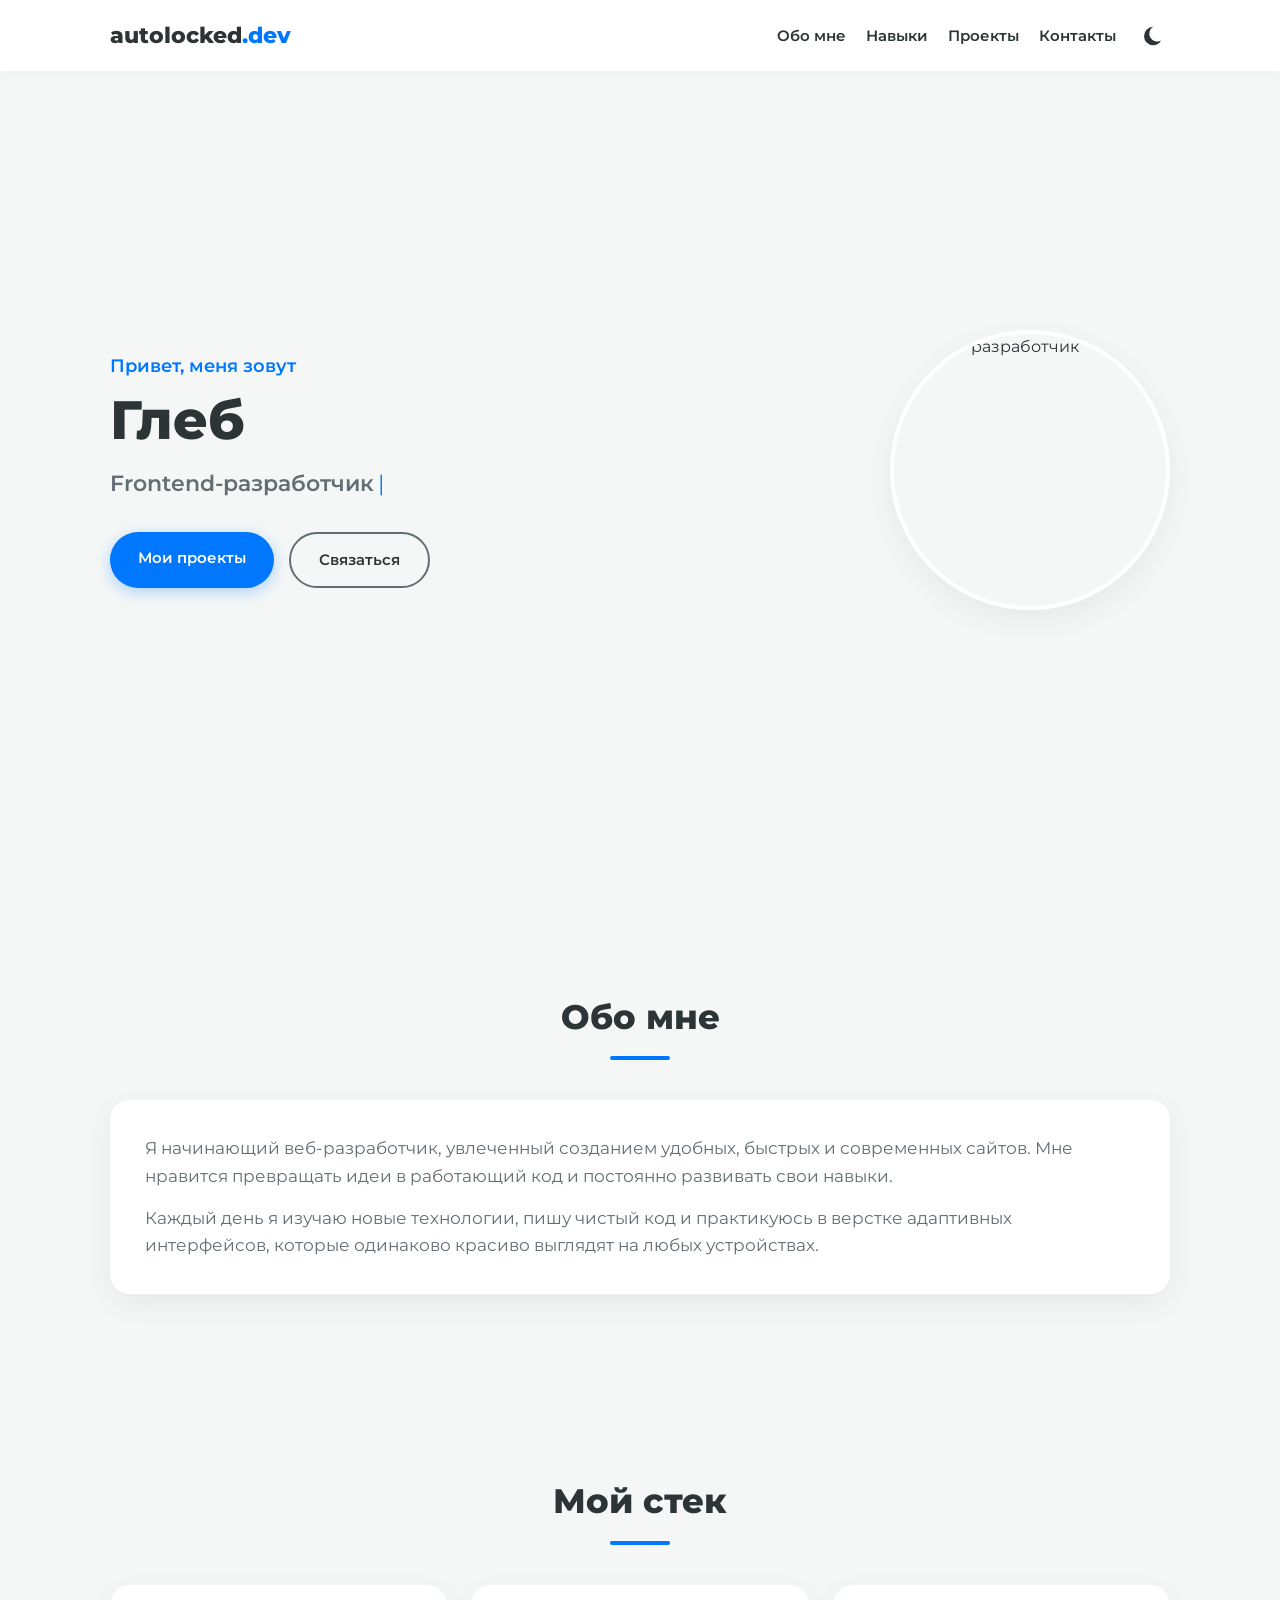
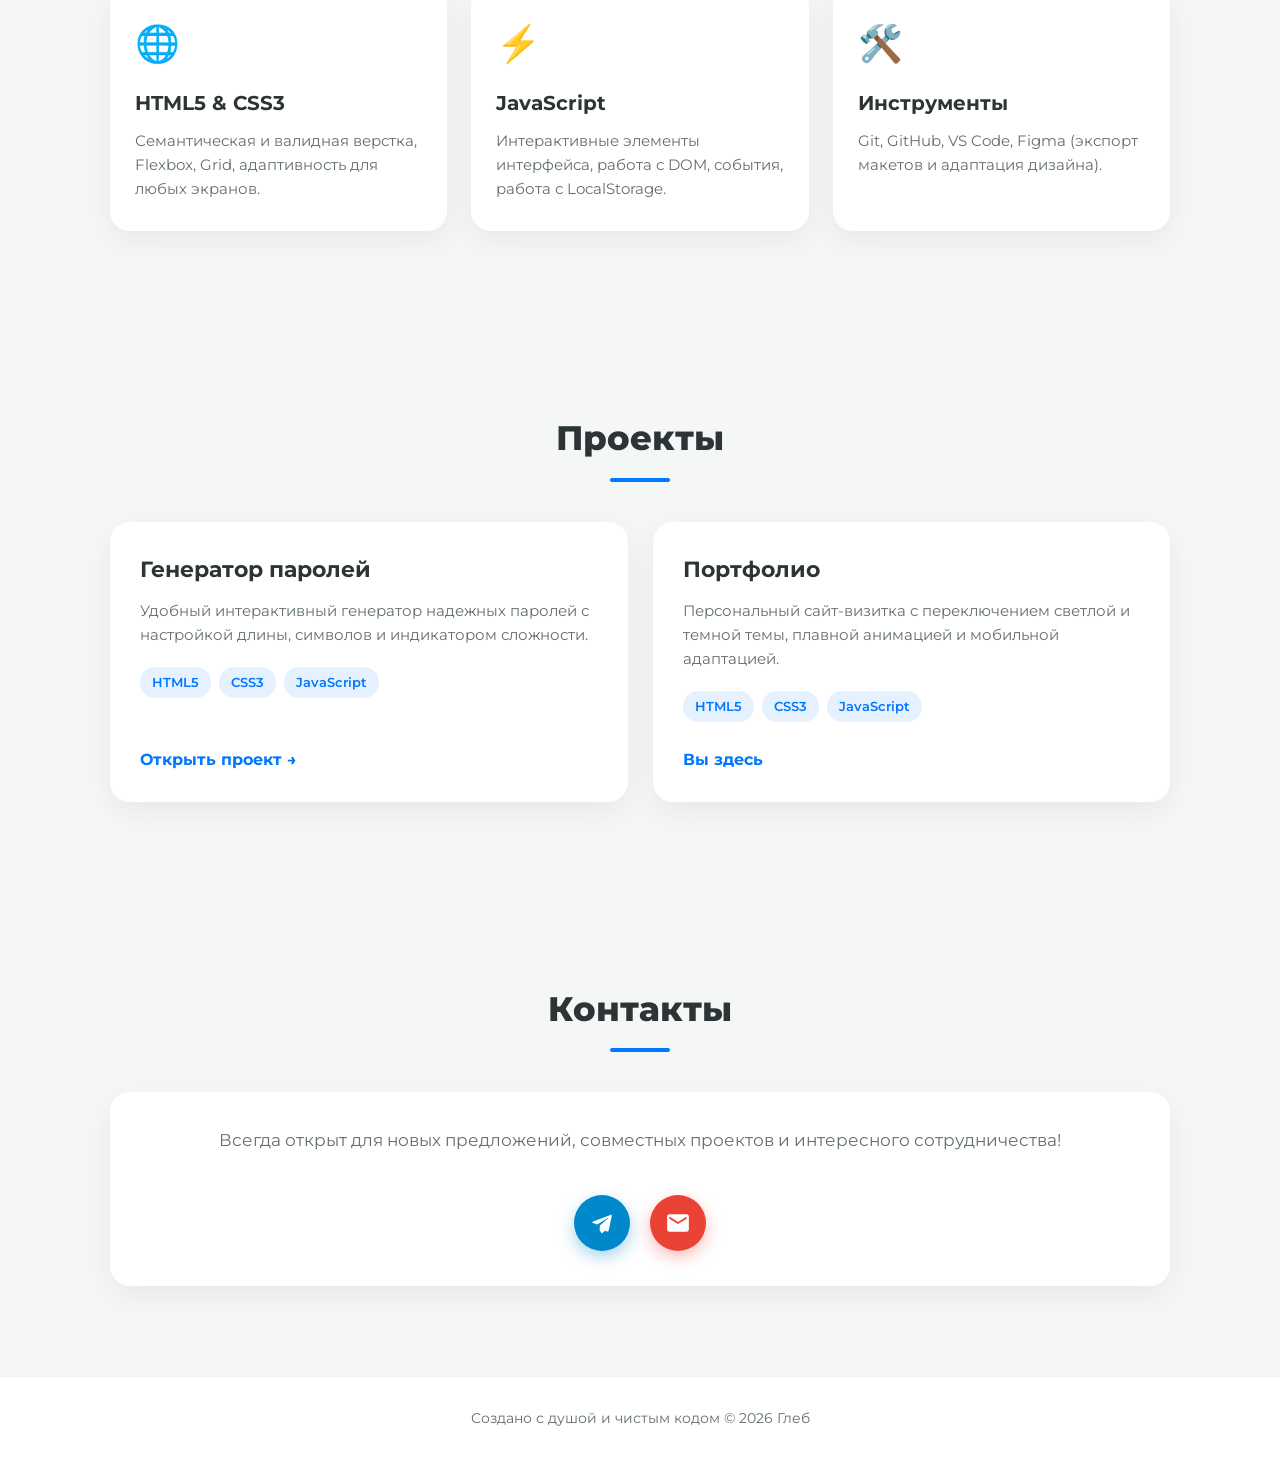
==== commit f4c12b45: "Add files via upload" ====
--- a/index.html
+++ b/index.html
@@ -3,7 +3,7 @@
 <head>
     <meta charset="UTF-8">
     <meta name="viewport" content="width=device-width, initial-scale=1.0">
-    <title>Глеб — Веб-разработчик</title>
+    <title>Глеб | Frontend-разработчик</title>
     <link rel="preconnect" href="https://fonts.googleapis.com">
     <link rel="preconnect" href="https://fonts.gstatic.com" crossorigin>
     <link href="https://fonts.googleapis.com/css2?family=Montserrat:wght@400;600;800&display=swap" rel="stylesheet">
@@ -14,7 +14,7 @@
     <!-- Шапка сайта -->
     <header>
         <div class="container header-container">
-            <a href="#" class="logo">Глеб<span>.dev</span></a>
+            <a href="#" class="logo">autolocked<span>.dev</span></a>
             <div class="header-right">
                 <nav>
                     <a href="#about">Обо мне</a>
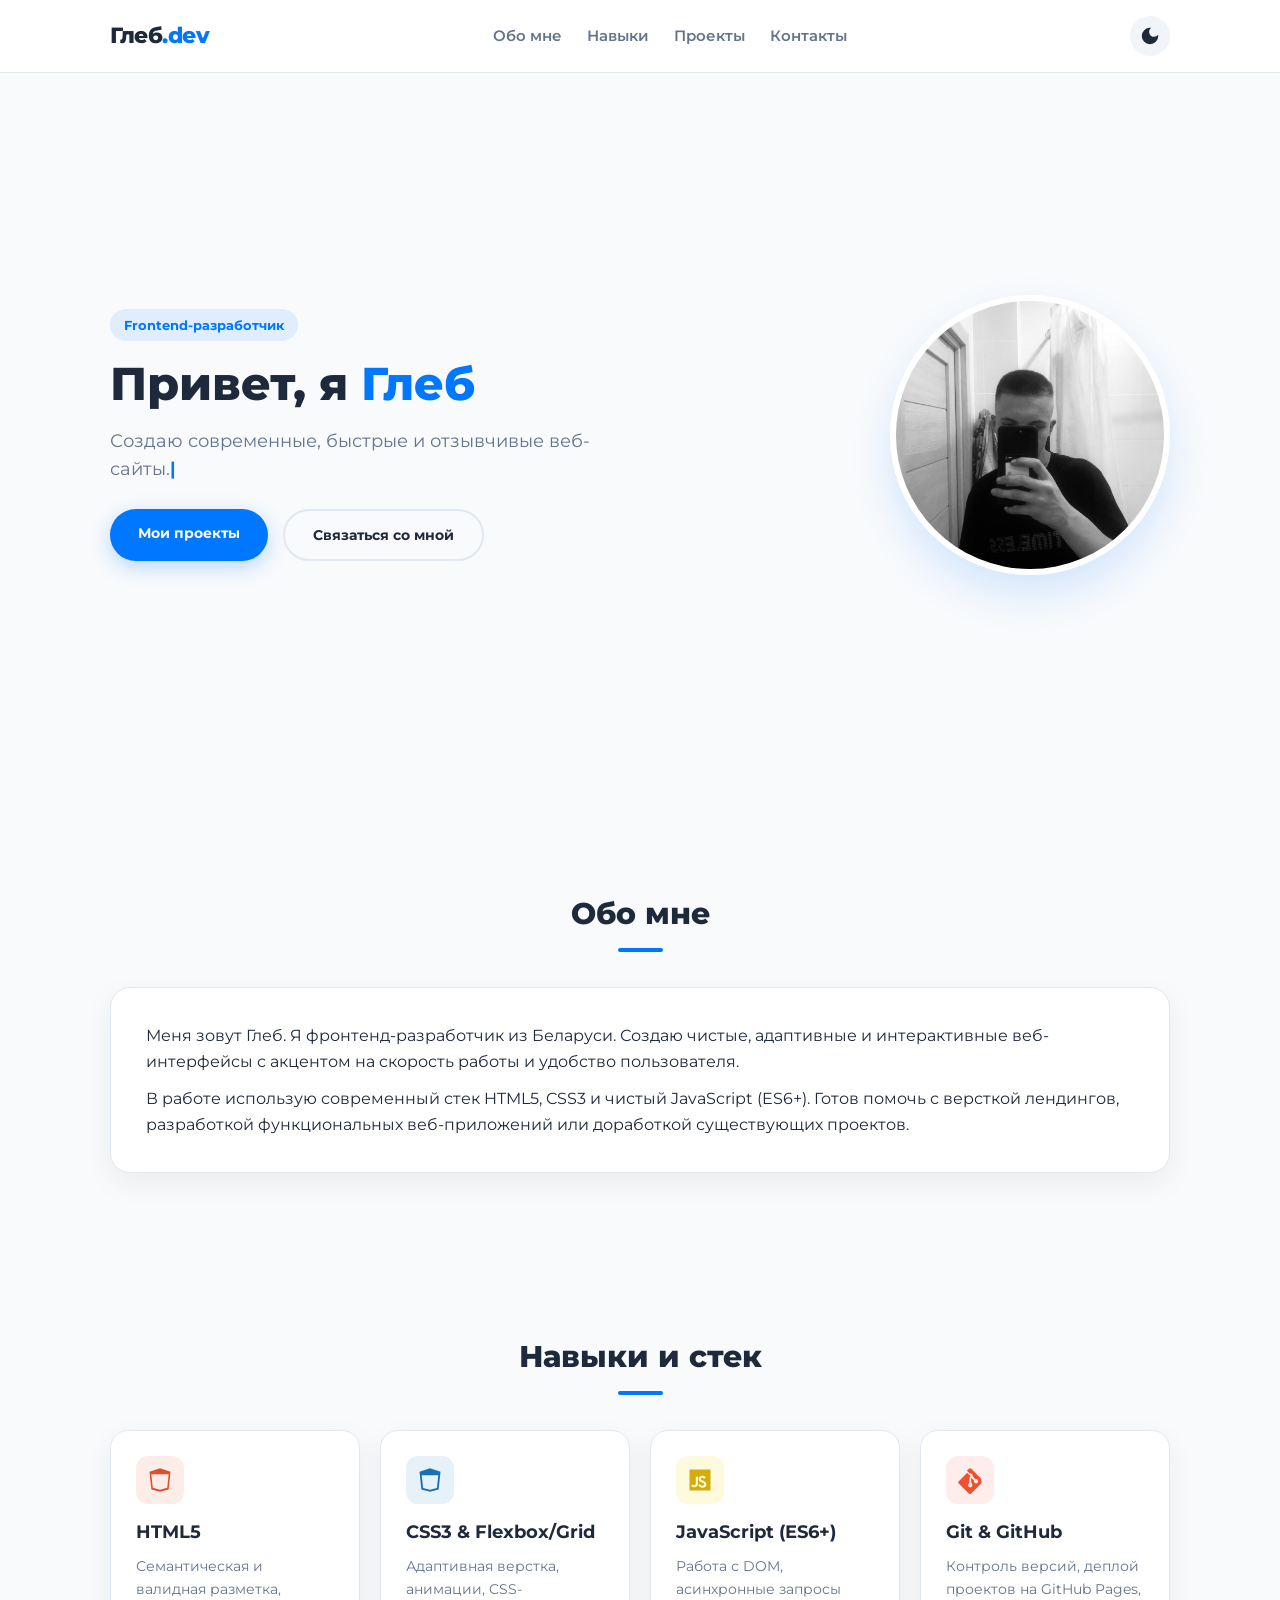
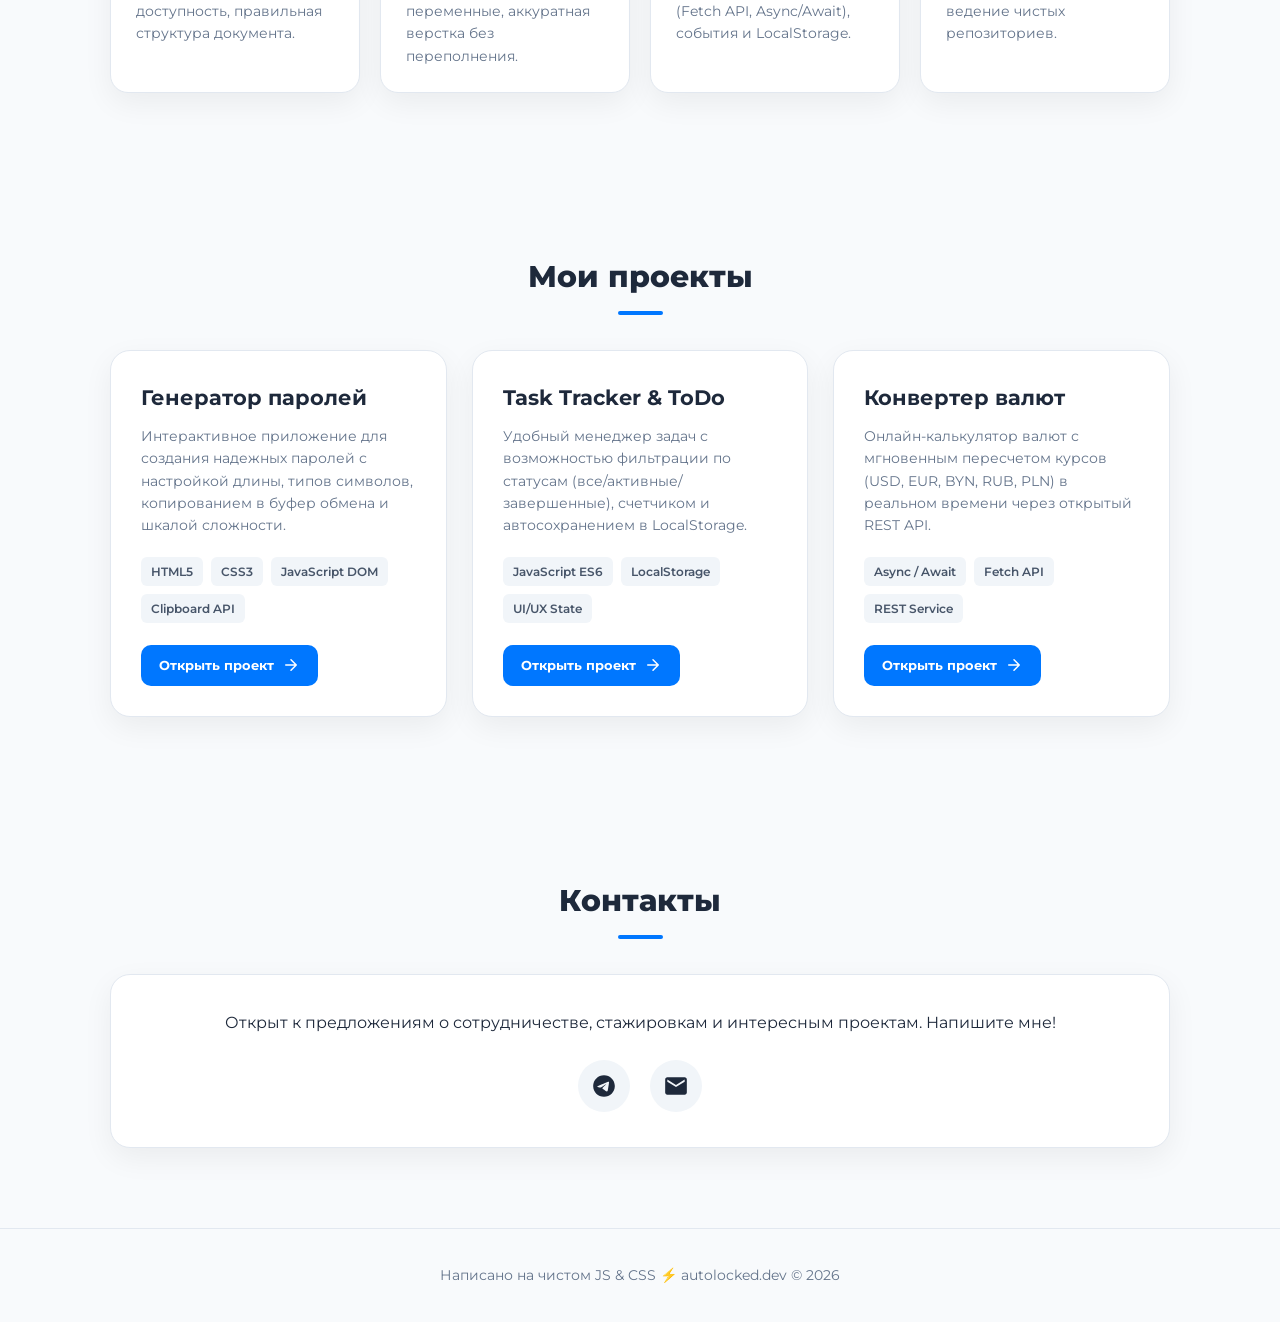
==== commit 4cfefe45: "Add files via upload" ====
--- a/index.html
+++ b/index.html
@@ -6,189 +6,235 @@
     <title>Глеб | Frontend-разработчик</title>
     <link rel="preconnect" href="https://fonts.googleapis.com">
     <link rel="preconnect" href="https://fonts.gstatic.com" crossorigin>
-    <link href="https://fonts.googleapis.com/css2?family=Montserrat:wght@400;600;800&display=swap" rel="stylesheet">
-    <link rel="stylesheet" href="style.css?v=4">
+    <link href="https://fonts.googleapis.com/css2?family=Montserrat:wght@400;500;600;700;800&family=JetBrains+Mono:wght@500;700&display=swap" rel="stylesheet">
+    <link rel="stylesheet" href="style.css?v=5">
 </head>
 <body>
 
-    <!-- Шапка сайта -->
-    <header>
+    <!-- ШАПКА САЙТА -->
+    <header id="header">
         <div class="container header-container">
-            <a href="#" class="logo">autolocked<span>.dev</span></a>
-            <div class="header-right">
-                <nav>
-                    <a href="#about">Обо мне</a>
-                    <a href="#skills">Навыки</a>
-                    <a href="#projects">Проекты</a>
-                    <a href="#contacts">Контакты</a>
-                </nav>
-                <button id="theme-toggle" class="theme-btn" title="Сменить тему">
-                    <!-- Иконка луны (для темной темы) -->
-                    <svg id="moon-icon" viewBox="0 0 24 24" width="22" height="22" fill="currentColor">
-                        <path d="M12.3 2a10 10 0 0 0-.19 20 10 10 0 0 0 8.7-5.11 8.5 8.5 0 0 1-8.51-14.89z"/>
-                    </svg>
-                    <!-- Иконка солнца (для светлой темы) -->
-                    <svg id="sun-icon" viewBox="0 0 24 24" width="22" height="22" fill="currentColor" style="display: none;">
-                        <path d="M12 7c-2.76 0-5 2.24-5 5s2.24 5 5 5 5-2.24 5-5-2.24-5-5-5zM2 13h2c.55 0 1-.45 1-1s-.45-1-1-1H2c-.55 0-1 .45-1 1s.45 1 1 1zm18 0h2c.55 0 1-.45 1-1s-.45-1-1-1h-2c-.55 0-1 .45-1 1s.45 1 1 1zM11 2v2c0 .55.45 1 1 1s1-.45 1-1V2c0-.55-.45-1-1-1s-1 .45-1 1zm0 18v2c0 .55.45 1 1 1s1-.45 1-1v-2c0-.55-.45-1-1-1s-1 .45-1 1zM5.99 4.58c-.39-.39-1.03-.39-1.41 0s-.39 1.03 0 1.41l1.06 1.06c.39.39 1.03.39 1.41 0s.39-1.03 0-1.41L5.99 4.58zm12.37 12.37c-.39-.39-1.03-.39-1.41 0s-.39 1.03 0 1.41l1.06 1.06c.39.39 1.03.39 1.41 0s.39-1.03 0-1.41l-1.06-1.06zm1.06-10.96c.39-.39.39-1.03 0-1.41s-1.03-.39-1.41 0l-1.06 1.06c-.39.39-.39 1.03 0 1.41s1.03.39 1.41 0l1.06-1.06zM7.05 18.36c.39-.39.39-1.03 0-1.41s-1.03-.39-1.41 0l-1.06 1.06c-.39.39-.39 1.03 0 1.41s1.03.39 1.41 0l1.06-1.06z"/>
-                    </svg>
-                </button>
-            </div>
+            <a href="#" class="logo">Глеб<span>.dev</span></a>
+            
+            <nav class="nav-menu">
+                <a href="#about" class="nav-link">Обо мне</a>
+                <a href="#skills" class="nav-link">Навыки</a>
+                <a href="#projects" class="nav-link">Проекты</a>
+                <a href="#contacts" class="nav-link">Контакты</a>
+            </nav>
+
+            <button id="theme-toggle" class="theme-btn" title="Переключить тему" aria-label="Переключить тему">
+                <svg id="moon-icon" viewBox="0 0 24 24" width="22" height="22" fill="currentColor">
+                    <path d="M12 3a9 9 0 1 0 9 9c0-.46-.04-.92-.1-1.36a5.389 5.389 0 0 1-4.4 2.26 5.403 5.403 0 0 1-3.14-9.8c-.44-.06-.9-.1-1.36-.1z"/>
+                </svg>
+                <svg id="sun-icon" viewBox="0 0 24 24" width="22" height="22" fill="currentColor" style="display: none;">
+                    <path d="M12 7c-2.76 0-5 2.24-5 5s2.24 5 5 5 5-2.24 5-5-2.24-5-5-5zM2 13h2c.55 0 1-.45 1-1s-.45-1-1-1H2c-.55 0-1 .45-1 1s.45 1 1 1zm18 0h2c.55 0 1-.45 1-1s-.45-1-1-1h-2c-.55 0-1 .45-1 1s.45 1 1 1zM11 2v2c0 .55.45 1 1 1s1-.45 1-1V2c0-.55-.45-1-1-1s-1 .45-1 1zm0 18v2c0 .55.45 1 1 1s1-.45 1-1v-2c0-.55-.45-1-1-1s-1 .45-1 1zM5.99 4.58a.996.996 0 0 0-1.41 0 .996.996 0 0 0 0 1.41l1.06 1.06c.39.39 1.03.39 1.41 0s.39-1.03 0-1.41L5.99 4.58zm12.37 12.37a.996.996 0 0 0-1.41 0 .996.996 0 0 0 0 1.41l1.06 1.06c.39.39 1.03.39 1.41 0a.996.996 0 0 0 0-1.41l-1.06-1.06zm1.06-10.96a.996.996 0 0 0 0-1.41.996.996 0 0 0-1.41 0l-1.06 1.06c-.39.39-.39 1.03 0 1.41s1.03.39 1.41 0l1.06-1.06zM7.05 18.36a.996.996 0 0 0 0-1.41.996.996 0 0 0 0-1.41l-1.06 1.06c-.39.39-.39 1.03 0 1.41s1.03.39 1.41 0l1.06-1.06z"/>
+                </svg>
+            </button>
         </div>
     </header>
 
-    <main>
-        <!-- Главный экран (Hero) -->
-        <section class="hero">
-            <div class="container hero-container">
-                <div class="hero-content">
-                    <span class="greeting">Привет, меня зовут</span>
-                    <h1 class="hero-title">Глеб</h1>
-                    <div class="typewriter-container">
-                        <span id="typewriter" class="typewriter-text"></span>
-                        <span class="cursor">|</span>
-                    </div>
-                    <div class="hero-btns">
-                        <a href="#projects" class="btn btn-primary">Мои проекты</a>
-                        <a href="#contacts" class="btn btn-secondary">Связаться</a>
-                    </div>
-                </div>
-                <div class="hero-avatar">
-                    <img src="image.png" alt="Глеб — разработчик" class="avatar-img">
-                </div>
+    <!-- ГЛАВНЫЙ ЭКРАН (HERO) -->
+    <section class="hero">
+        <div class="container hero-content">
+            <div class="hero-text">
+                <span class="badge">Frontend-разработчик</span>
+                <h1>Привет, я <span class="highlight">Глеб</span></h1>
+                <p id="typewriter" class="typewriter-text"></p>
+                <div class="hero-btns">
+                    <a href="#projects" class="btn btn-primary">Мои проекты</a>
+                    <a href="#contacts" class="btn btn-outline">Связаться со мной</a>
+                </div>
+            </div>
+            <div class="hero-image">
+                <img src="avatar.jpg" alt="Глеб — Frontend-разработчик" class="avatar-img" width="300" height="300">
+            </div>
+        </div>
+    </section>
+
+    <main class="container">
+        
+        <!-- СЕКЦИЯ: ОБО МНЕ -->
+        <section id="about" class="section">
+            <h2 class="section-title">Обо мне</h2>
+            <div class="card">
+                <p>Меня зовут Глеб. Я фронтенд-разработчик из Беларуси. Создаю чистые, адаптивные и интерактивные веб-интерфейсы с акцентом на скорость работы и удобство пользователя.</p>
+                <p>В работе использую современный стек HTML5, CSS3 и чистый JavaScript (ES6+). Готов помочь с версткой лендингов, разработкой функциональных веб-приложений или доработкой существующих проектов.</p>
             </div>
         </section>
 
-        <!-- Секция: Обо мне -->
-        <section id="about" class="section">
-            <div class="container">
-                <h2 class="section-title">Обо мне</h2>
-                <div class="card about-card">
-                    <p>Я начинающий веб-разработчик, увлеченный созданием удобных, быстрых и современных сайтов. Мне нравится превращать идеи в работающий код и постоянно развивать свои навыки.</p>
-                    <p>Каждый день я изучаю новые технологии, пишу чистый код и практикуюсь в верстке адаптивных интерфейсов, которые одинаково красиво выглядят на любых устройствах.</p>
-                </div>
+        <!-- СЕКЦИЯ: НАВЫКИ -->
+        <section id="skills" class="section">
+            <h2 class="section-title">Навыки и стек</h2>
+            <div class="skills-grid">
+                
+                <div class="skill-card">
+                    <div class="skill-icon html">
+                        <svg viewBox="0 0 24 24" width="28" height="28" fill="currentColor">
+                            <path d="M12 2L3 5l1.6 15.2L12 22l7.4-1.8L21 5 12 2zm6.2 16.7L12 20.3l-6.2-1.6L4.6 7h14.8l-1.2 11.7z"/>
+                        </svg>
+                    </div>
+                    <h3>HTML5</h3>
+                    <p>Семантическая и валидная разметка, доступность, правильная структура документа.</p>
+                </div>
+
+                <div class="skill-card">
+                    <div class="skill-icon css">
+                        <svg viewBox="0 0 24 24" width="28" height="28" fill="currentColor">
+                            <path d="M12 2L3 5l1.6 15.2L12 22l7.4-1.8L21 5 12 2zm0 18.3l-5.9-1.5L4.9 8h14.2l-1.2 10.8-5.9 1.5z"/>
+                        </svg>
+                    </div>
+                    <h3>CSS3 & Flexbox/Grid</h3>
+                    <p>Адаптивная верстка, анимации, CSS-переменные, аккуратная верстка без переполнения.</p>
+                </div>
+
+                <div class="skill-card">
+                    <div class="skill-icon js">
+                        <svg viewBox="0 0 24 24" width="28" height="28" fill="currentColor">
+                            <path d="M3 3h18v18H3V3zm14.5 12.8c0-1.6-.9-2.5-2.8-3.2l-.7-.3c-1-.4-1.4-.7-1.4-1.3 0-.6.5-1 1.3-1 .8 0 1.3.3 1.7.9l1.4-1c-.7-1.1-1.7-1.6-3.1-1.6-1.8 0-3.1 1.1-3.1 2.7 0 1.5.9 2.4 2.6 3l.7.3c1.1.4 1.6.8 1.6 1.4 0 .7-.6 1.2-1.5 1.2-1.1 0-1.8-.5-2.3-1.4l-1.4 1c.8 1.4 2 2.1 3.7 2.1 2.1 0 3.2-1.2 3.2-2.8zm-7.3-6.5h-1.8v5.5c0 1.2-.5 1.7-1.5 1.7-.6 0-1.1-.2-1.5-.6l-.9 1.2c.7.8 1.6 1.1 2.6 1.1 2 0 3.1-1.1 3.1-3.4V9.3z"/>
+                        </svg>
+                    </div>
+                    <h3>JavaScript (ES6+)</h3>
+                    <p>Работа с DOM, асинхронные запросы (Fetch API, Async/Await), события и LocalStorage.</p>
+                </div>
+
+                <div class="skill-card">
+                    <div class="skill-icon git">
+                        <svg viewBox="0 0 24 24" width="28" height="28" fill="currentColor">
+                            <path d="M21.6 10.9L13.1 2.4c-.6-.6-1.5-.6-2.1 0L9.4 4 12 6.6c.6-.2 1.3-.1 1.8.4.5.5.6 1.2.4 1.8l2.5 2.5c.6-.2 1.3-.1 1.8.4.7.7.7 1.9 0 2.6-.7.7-1.9.7-2.6 0-.5-.5-.6-1.2-.4-1.8L13 10v4.6c.2.1.4.3.5.5.7.7.7 1.9 0 2.6-.7.7-1.9.7-2.6 0-.7-.7-.7-1.9 0-2.6.2-.2.4-.4.6-.5V9.9c.2-.1.4-.3.6-.5.2-.2.4-.4.5-.6L9.6 5.8 2.4 13c-.6.6-.6 1.5 0 2.1l8.5 8.5c.6.6 1.5.6 2.1 0l8.6-8.6c.6-.6.6-1.5 0-2.1z"/>
+                        </svg>
+                    </div>
+                    <h3>Git & GitHub</h3>
+                    <p>Контроль версий, деплой проектов на GitHub Pages, ведение чистых репозиториев.</p>
+                </div>
+
             </div>
         </section>
 
-        <!-- Секция: Навыки -->
-        <section id="skills" class="section">
-            <div class="container">
-                <h2 class="section-title">Мой стек</h2>
-                <div class="skills-grid">
-                    <div class="skill-card">
-                        <div class="skill-icon">🌐</div>
-                        <h3>HTML5 &amp; CSS3</h3>
-                        <p>Семантическая и валидная верстка, Flexbox, Grid, адаптивность для любых экранов.</p>
-                    </div>
-                    <div class="skill-card">
-                        <div class="skill-icon">⚡</div>
-                        <h3>JavaScript</h3>
-                        <p>Интерактивные элементы интерфейса, работа с DOM, события, работа с LocalStorage.</p>
-                    </div>
-                    <div class="skill-card">
-                        <div class="skill-icon">🛠️</div>
-                        <h3>Инструменты</h3>
-                        <p>Git, GitHub, VS Code, Figma (экспорт макетов и адаптация дизайна).</p>
-                    </div>
-                </div>
+        <!-- СЕКЦИЯ: ПРОЕКТЫ -->
+        <section id="projects" class="section">
+            <h2 class="section-title">Мои проекты</h2>
+            <div class="projects-grid">
+                
+                <!-- Проект 1: Генератор паролей -->
+                <div class="project-card">
+                    <div class="project-content">
+                        <h3>Генератор паролей</h3>
+                        <p>Интерактивное приложение для создания надежных паролей с настройкой длины, типов символов, копированием в буфер обмена и шкалой сложности.</p>
+                        
+                        <div class="tech-stack">
+                            <span class="tech-badge">HTML5</span>
+                            <span class="tech-badge">CSS3</span>
+                            <span class="tech-badge">JavaScript DOM</span>
+                            <span class="tech-badge">Clipboard API</span>
+                        </div>
+                    </div>
+                    
+                    <a href="generator/index.html" class="project-btn">
+                        <span>Открыть проект</span>
+                        <svg viewBox="0 0 24 24" width="18" height="18" fill="none">
+                            <path d="M5 12h14M12 5l7 7-7 7" stroke="currentColor" stroke-width="2" stroke-linecap="round" stroke-linejoin="round"/>
+                        </svg>
+                    </a>
+                </div>
+
+                <!-- Проект 2: Трекер задач -->
+                <div class="project-card">
+                    <div class="project-content">
+                        <h3>Task Tracker & ToDo</h3>
+                        <p>Удобный менеджер задач с возможностью фильтрации по статусам (все/активные/завершенные), счетчиком и автосохранением в LocalStorage.</p>
+                        
+                        <div class="tech-stack">
+                            <span class="tech-badge">JavaScript ES6</span>
+                            <span class="tech-badge">LocalStorage</span>
+                            <span class="tech-badge">UI/UX State</span>
+                        </div>
+                    </div>
+                    
+                    <a href="todo/index.html" class="project-btn">
+                        <span>Открыть проект</span>
+                        <svg viewBox="0 0 24 24" width="18" height="18" fill="none">
+                            <path d="M5 12h14M12 5l7 7-7 7" stroke="currentColor" stroke-width="2" stroke-linecap="round" stroke-linejoin="round"/>
+                        </svg>
+                    </a>
+                </div>
+
+                <!-- Проект 3: Конвертер валют -->
+                <div class="project-card">
+                    <div class="project-content">
+                        <h3>Конвертер валют</h3>
+                        <p>Онлайн-калькулятор валют с мгновенным пересчетом курсов (USD, EUR, BYN, RUB, PLN) в реальном времени через открытый REST API.</p>
+                        
+                        <div class="tech-stack">
+                            <span class="tech-badge">Async / Await</span>
+                            <span class="tech-badge">Fetch API</span>
+                            <span class="tech-badge">REST Service</span>
+                        </div>
+                    </div>
+                    
+                    <a href="converter/index.html" class="project-btn">
+                        <span>Открыть проект</span>
+                        <svg viewBox="0 0 24 24" width="18" height="18" fill="none">
+                            <path d="M5 12h14M12 5l7 7-7 7" stroke="currentColor" stroke-width="2" stroke-linecap="round" stroke-linejoin="round"/>
+                        </svg>
+                    </a>
+                </div>
+
             </div>
         </section>
 
-        <!-- Секция: Проекты -->
-        <section id="projects" class="section">
-            <div class="container">
-                <h2 class="section-title">Проекты</h2>
-                <div class="projects-grid">
-                    <div class="project-card">
-                        <div class="project-info">
-                            <h3>Генератор паролей</h3>
-                            <p>Удобный интерактивный генератор надежных паролей с настройкой длины, символов и индикатором сложности.</p>
-                            <div class="tech-stack">
-                                <span class="tag">HTML5</span>
-                                <span class="tag">CSS3</span>
-                                <span class="tag">JavaScript</span>
-                            </div>
-                        </div>
-                        <a href="generator/index.html" class="project-btn">Открыть проект &rarr;</a>
-                    </div>
-                    <div class="project-card">
-                        <div class="project-info">
-                            <h3>Портфолио</h3>
-                            <p>Персональный сайт-визитка с переключением светлой и темной темы, плавной анимацией и мобильной адаптацией.</p>
-                            <div class="tech-stack">
-                                <span class="tag">HTML5</span>
-                                <span class="tag">CSS3</span>
-                                <span class="tag">JavaScript</span>
-                            </div>
-                        </div>
-                        <a href="#about" class="project-btn">Вы здесь</a>
-                    </div>
+        <!-- СЕКЦИЯ: КОНТАКТЫ -->
+        <section id="contacts" class="section">
+            <h2 class="section-title">Контакты</h2>
+            <div class="card text-center">
+                <p class="contacts-desc">Открыт к предложениям о сотрудничестве, стажировкам и интересным проектам. Напишите мне!</p>
+                <div class="social-links">
+                    <a href="https://t.me/Gleb_auto" target="_blank" rel="noopener noreferrer" class="social-btn tg" title="Написать в Telegram">
+                        <svg viewBox="0 0 24 24" width="26" height="26" fill="currentColor">
+                            <path d="M12 2C6.48 2 2 6.48 2 12s4.48 10 10 10 10-4.48 10-10S17.52 2 12 2zm4.64 6.8c-.15 1.58-.8 5.42-1.13 7.19-.14.75-.42 1-.68 1.03-.58.05-1.02-.38-1.58-.75-.88-.58-1.38-.94-2.23-1.5-.99-.65-.35-1.01.22-1.59.15-.15 2.71-2.48 2.76-2.69a.2.2 0 0 0-.05-.18c-.06-.05-.14-.03-.21-.02-.09.02-1.49.95-4.22 2.79-.4.27-.76.41-1.08.4-.36-.01-1.04-.2-1.55-.37-.63-.2-1.12-.31-1.08-.66.02-.18.27-.36.75-.55 2.92-1.27 4.86-2.11 5.83-2.51 2.78-1.16 3.35-1.36 3.73-1.36.08 0 .27.02.39.12.1.08.13.19.14.27-.01.06.01.24 0 .38z"/>
+                        </svg>
+                    </a>
+                    
+                    <a href="mailto:dev.autolocked@gmail.com" class="social-btn email" title="Написать на Email">
+                        <svg viewBox="0 0 24 24" width="26" height="26" fill="currentColor">
+                            <path d="M20 4H4c-1.1 0-1.99.9-1.99 2L2 18c0 1.1.9 2 2 2h16c1.1 0 2-.9 2-2V6c0-1.1-.9-2-2-2zm0 4l-8 5-8-5V6l8 5 8-5v2z"/>
+                        </svg>
+                    </a>
                 </div>
             </div>
         </section>
 
-        <!-- Секция: Контакты -->
-        <section id="contacts" class="section">
-            <div class="container">
-                <h2 class="section-title">Контакты</h2>
-                <div class="card contacts-card">
-                    <p>Всегда открыт для новых предложений, совместных проектов и интересного сотрудничества!</p>
-                    <div class="social-links">
-                        <a href="https://t.me/glebdev" target="_blank" rel="noopener noreferrer" class="social-btn tg" title="Telegram">
-                            <svg viewBox="0 0 24 24" width="28" height="28" fill="currentColor">
-                                <path d="M9.78 18.65l.28-4.23 7.68-6.92c.34-.31-.07-.46-.52-.19L7.74 13.3 3.64 12c-.88-.25-.89-.86.2-1.3l15.97-6.16c.73-.33 1.43.18 1.15 1.3l-2.72 12.81c-.19.91-.74 1.13-1.5 1.13-.77 0-1.04-.42-1.74-.9l-3.22 2.77z"/>
-                            </svg>
-                        </a>
-                        <a href="mailto:dev.autolocked@gmail.com" class="social-btn email" title="Написать на Email">
-                            <svg viewBox="0 0 24 24" width="28" height="28" fill="currentColor">
-                                <path d="M20 4H4c-1.1 0-1.99.9-1.99 2L2 18c0 1.1.9 2 2 2h16c1.1 0 2-.9 2-2V6c0-1.1-.9-2-2-2zm0 4l-8 5-8-5V6l8 5 8-5v2z"/>
-                            </svg>
-                        </a>
-                    </div>
-                </div>
-            </div>
-        </section>
     </main>
 
-    <!-- Подвал -->
+    <!-- ПОДВАЛ -->
     <footer>
         <div class="container">
-            <p>Создано с душой и чистым кодом &copy; 2026 Глеб</p>
+            <p>Написано на чистом JS & CSS ⚡ autolocked.dev © 2026</p>
         </div>
     </footer>
 
-    <!-- Кнопка наверх -->
-    <button id="scrollTopBtn" class="scroll-top" title="Наверх">
+    <!-- КНОПКА «НАВЕРХ» -->
+    <button id="scrollTopBtn" class="scroll-top" title="Наверх" aria-label="Наверх">
         <svg viewBox="0 0 24 24" width="24" height="24" fill="currentColor">
             <path d="M4 12l1.41 1.41L11 7.83V20h2V7.83l5.58 5.59L20 12l-8-8-8 8z"/>
         </svg>
     </button>
 
-    <!-- JavaScript -->
+    <!-- СКРИПТЫ СТРАНИЦЫ -->
     <script>
         document.addEventListener('DOMContentLoaded', () => {
+
             // 1. ТЕМА (DARK / LIGHT)
             const themeToggleBtn = document.getElementById('theme-toggle');
             const moonIcon = document.getElementById('moon-icon');
             const sunIcon = document.getElementById('sun-icon');
             const htmlElement = document.documentElement;
 
-            function updateThemeIcons(theme) {
-                if (theme === 'dark') {
-                    if (moonIcon) moonIcon.style.display = 'none';
-                    if (sunIcon) sunIcon.style.display = 'block';
-                } else {
-                    if (moonIcon) moonIcon.style.display = 'block';
-                    if (sunIcon) sunIcon.style.display = 'none';
-                }
-            }
-
             const savedTheme = localStorage.getItem('theme');
             if (savedTheme === 'dark') {
                 htmlElement.setAttribute('data-theme', 'dark');
-                updateThemeIcons('dark');
-            } else {
-                htmlElement.removeAttribute('data-theme');
-                updateThemeIcons('light');
+                if (moonIcon) moonIcon.style.display = 'none';
+                if (sunIcon) sunIcon.style.display = 'block';
             }
 
             if (themeToggleBtn) {
@@ -197,57 +243,49 @@
                     if (currentTheme === 'dark') {
                         htmlElement.removeAttribute('data-theme');
                         localStorage.setItem('theme', 'light');
-                        updateThemeIcons('light');
+                        if (moonIcon) moonIcon.style.display = 'block';
+                        if (sunIcon) sunIcon.style.display = 'none';
                     } else {
                         htmlElement.setAttribute('data-theme', 'dark');
                         localStorage.setItem('theme', 'dark');
-                        updateThemeIcons('dark');
+                        if (moonIcon) moonIcon.style.display = 'none';
+                        if (sunIcon) sunIcon.style.display = 'block';
                     }
                 });
             }
 
             // 2. ЭФФЕКТ ПЕЧАТНОЙ МАШИНКИ
-            const words = ["Frontend-разработчик", "Создаю стильные сайты", "Пишу чистый код"];
-            let wordIndex = 0;
+            const typewriterElement = document.getElementById('typewriter');
+            const textToType = 'Создаю современные, быстрые и отзывчивые веб-сайты.';
             let charIndex = 0;
-            let isDeleting = false;
-            const typewriterElement = document.getElementById('typewriter');
-
-            function typeEffect() {
-                if (!typewriterElement) return;
-                const currentWord = words[wordIndex];
-
-                if (isDeleting) {
-                    typewriterElement.textContent = currentWord.substring(0, charIndex - 1);
-                    charIndex--;
+
+            function typeWriter() {
+                if (typewriterElement && charIndex < textToType.length) {
+                    typewriterElement.textContent += textToType.charAt(charIndex);
+                    charIndex++;
+                    setTimeout(typeWriter, 35);
+                }
+            }
+
+            if (typewriterElement) {
+                setTimeout(typeWriter, 400);
+            }
+
+            // 3. КНОПКА «НАВЕРХ» И ТЕНЬ ШАПКИ
+            const header = document.getElementById('header');
+            const scrollTopBtn = document.getElementById('scrollTopBtn');
+
+            window.addEventListener('scroll', () => {
+                if (window.scrollY > 40) {
+                    header.classList.add('scrolled');
                 } else {
-                    typewriterElement.textContent = currentWord.substring(0, charIndex + 1);
-                    charIndex++;
+                    header.classList.remove('scrolled');
                 }
 
-                let speed = isDeleting ? 40 : 90;
-
-                if (!isDeleting && charIndex === currentWord.length) {
-                    speed = 2000;
-                    isDeleting = true;
-                } else if (isDeleting && charIndex === 0) {
-                    isDeleting = false;
-                    wordIndex = (wordIndex + 1) % words.length;
-                    speed = 400;
-                }
-
-                setTimeout(typeEffect, speed);
-            }
-            typeEffect();
-
-            // 3. КНОПКА СКРОЛЛА НАВЕРХ
-            const scrollTopBtn = document.getElementById('scrollTopBtn');
-            window.addEventListener('scroll', () => {
-                if (!scrollTopBtn) return;
-                if (window.scrollY > 300) {
-                    scrollTopBtn.classList.add('visible');
+                if (window.scrollY > 350) {
+                    scrollTopBtn.classList.add('show');
                 } else {
-                    scrollTopBtn.classList.remove('visible');
+                    scrollTopBtn.classList.remove('show');
                 }
             });
 
@@ -257,23 +295,17 @@
                 });
             }
 
-            // 4. ПЛАВНОЕ ПОЯВЛЕНИЕ ПРИ СКРОЛЛЕ
+            // 4. ПЛАВНОЕ ПОЯВЛЕНИЕ СЕКЦИЙ
             const sections = document.querySelectorAll('.section');
-            const observerOptions = { root: null, rootMargin: '0px', threshold: 0.1 };
-
-            const observer = new IntersectionObserver((entries, obs) => {
+            const observer = new IntersectionObserver((entries) => {
                 entries.forEach(entry => {
                     if (entry.isIntersecting) {
-                        entry.target.classList.add('active');
-                        obs.unobserve(entry.target);
+                        entry.target.classList.add('section-visible');
                     }
                 });
-            }, observerOptions);
-
-            sections.forEach(sec => {
-                sec.classList.add('reveal');
-                observer.observe(sec);
-            });
+            }, { threshold: 0.12 });
+
+            sections.forEach(sec => observer.observe(sec));
         });
     </script>
 </body>
--- a/style.css
+++ b/style.css
@@ -1,24 +1,41 @@
+/* ==========================================================================
+   ПЕРЕМЕННЫЕ И ТЕМЫ
+   ========================================================================== */
 :root {
-    --bg-color: #f4f7f6;
-    --text-color: #2d3436;
+    --bg-color: #f8fafc;
+    --text-color: #1e293b;
+    --text-muted: #64748b;
     --primary-color: #0077ff;
+    --primary-hover: #005fcc;
     --card-bg: #ffffff;
-    --header-bg: rgba(255, 255, 255, 0.95);
-    --shadow: 0 10px 30px rgba(0,0,0,0.06);
-    --text-muted: #636e72;
-}
-
-html[data-theme="dark"] {
-    --bg-color: #121212;
-    --text-color: #e0e0e0;
-    --primary-color: #4fc3f7;
-    --card-bg: #1e1e1e;
-    --header-bg: rgba(18, 18, 18, 0.95);
-    --shadow: 0 10px 30px rgba(0,0,0,0.5);
-    --text-muted: #a0a0a0;
-}
-
-/* Сброс стилей и защита от горизонтального скролла */
+    --header-bg: rgba(255, 255, 255, 0.9);
+    --border-color: #e2e8f0;
+    --badge-bg: #f1f5f9;
+    --badge-text: #475569;
+    --shadow-sm: 0 4px 12px rgba(0, 0, 0, 0.04);
+    --shadow-md: 0 10px 30px rgba(0, 0, 0, 0.06);
+    --shadow-lg: 0 20px 40px rgba(0, 119, 255, 0.15);
+}
+
+[data-theme="dark"] {
+    --bg-color: #0f172a;
+    --text-color: #f1f5f9;
+    --text-muted: #94a3b8;
+    --primary-color: #38bdf8;
+    --primary-hover: #0ea5e9;
+    --card-bg: #1e293b;
+    --header-bg: rgba(15, 23, 42, 0.9);
+    --border-color: #334155;
+    --badge-bg: #334155;
+    --badge-text: #cbd5e1;
+    --shadow-sm: 0 4px 12px rgba(0, 0, 0, 0.3);
+    --shadow-md: 0 10px 30px rgba(0, 0, 0, 0.4);
+    --shadow-lg: 0 20px 40px rgba(0, 0, 0, 0.6);
+}
+
+/* ==========================================================================
+   БАЗОВЫЕ СТИЛИ (ЗАЩИТА ОТ ГОРИЗОНТАЛЬНОГО СКРОЛЛА)
+   ========================================================================== */
 *, *::before, *::after {
     margin: 0;
     padding: 0;
@@ -36,153 +53,153 @@
     background-color: var(--bg-color);
     color: var(--text-color);
     line-height: 1.6;
+    transition: background-color 0.3s ease, color 0.3s ease;
     overflow-x: hidden;
     width: 100%;
-    position: relative;
-    transition: background-color 0.3s, color 0.3s;
 }
 
 img, svg {
     max-width: 100%;
-    height: auto;
     display: block;
 }
 
-h1, h2, h3, p, a, span {
-    word-break: break-word;
-    overflow-wrap: break-word;
-}
-
 .container {
+    width: 100%;
     max-width: 1100px;
     margin: 0 auto;
     padding: 0 20px;
-    width: 100%;
-}
-
-/* Шапка */
-header {
+}
+
+/* ==========================================================================
+   ШАПКА (HEADER)
+   ========================================================================== */
+#header {
     position: fixed;
     top: 0;
     left: 0;
     width: 100%;
+    z-index: 1000;
     background: var(--header-bg);
     backdrop-filter: blur(10px);
-    z-index: 1000;
-    box-shadow: 0 2px 10px rgba(0,0,0,0.03);
-    transition: background-color 0.3s;
+    border-bottom: 1px solid var(--border-color);
+    transition: all 0.3s ease;
+}
+
+#header.scrolled {
+    box-shadow: var(--shadow-sm);
 }
 
 .header-container {
     display: flex;
     justify-content: space-between;
     align-items: center;
-    padding: 18px 20px;
+    padding: 16px 20px;
 }
 
 .logo {
     font-size: 22px;
     font-weight: 800;
+    color: var(--text-color);
     text-decoration: none;
-    color: var(--text-color);
-    flex-shrink: 0;
+    letter-spacing: -0.5px;
 }
 
 .logo span {
     color: var(--primary-color);
 }
 
-.header-right {
-    display: flex;
-    align-items: center;
-    gap: 20px;
-}
-
-nav {
-    display: flex;
-    gap: 20px;
-}
-
-nav a {
+.nav-menu {
+    display: flex;
+    gap: 25px;
+}
+
+.nav-link {
     text-decoration: none;
-    color: var(--text-color);
+    color: var(--text-muted);
     font-weight: 600;
     font-size: 15px;
-    transition: color 0.2s;
-}
-
-nav a:hover {
+    transition: color 0.2s ease;
+}
+
+.nav-link:hover {
     color: var(--primary-color);
 }
 
 .theme-btn {
-    background: none;
+    background: var(--badge-bg);
     border: none;
     color: var(--text-color);
+    width: 40px;
+    height: 40px;
+    border-radius: 50%;
+    display: flex;
+    align-items: center;
+    justify-content: center;
     cursor: pointer;
-    display: flex;
-    align-items: center;
-    justify-content: center;
-    padding: 6px;
-    border-radius: 50%;
-    transition: color 0.2s, background-color 0.2s;
+    transition: background 0.3s ease, transform 0.2s ease;
 }
 
 .theme-btn:hover {
+    transform: rotate(15deg);
+}
+
+/* ==========================================================================
+   HERO ЭКРАН
+   ========================================================================== */
+.hero {
+    min-height: 90vh;
+    display: flex;
+    align-items: center;
+    padding-top: 100px;
+    padding-bottom: 40px;
+}
+
+.hero-content {
+    display: flex;
+    align-items: center;
+    justify-content: space-between;
+    gap: 50px;
+}
+
+.hero-text {
+    flex: 1;
+}
+
+.badge {
+    display: inline-block;
+    background: rgba(0, 119, 255, 0.1);
     color: var(--primary-color);
-    background-color: rgba(0, 119, 255, 0.1);
-}
-
-/* Главный экран (Hero) */
-.hero {
-    min-height: 100vh;
-    display: flex;
-    align-items: center;
-    padding-top: 80px;
-    padding-bottom: 40px;
-}
-
-.hero-container {
-    display: flex;
-    align-items: center;
-    justify-content: space-between;
-    gap: 40px;
-}
-
-.hero-content {
-    flex: 1;
-}
-
-.greeting {
+    padding: 6px 14px;
+    border-radius: 20px;
+    font-size: 13px;
+    font-weight: 700;
+    margin-bottom: 15px;
+}
+
+.hero-text h1 {
+    font-size: 46px;
+    font-weight: 800;
+    line-height: 1.2;
+    margin-bottom: 15px;
+}
+
+.hero-text .highlight {
+    color: var(--primary-color);
+}
+
+.typewriter-text {
     font-size: 18px;
+    color: var(--text-muted);
+    min-height: 55px;
+    margin-bottom: 25px;
+    max-width: 480px;
+}
+
+.typewriter-text::after {
+    content: '|';
     color: var(--primary-color);
-    font-weight: 600;
-    display: block;
-    margin-bottom: 8px;
-}
-
-.hero-title {
-    font-size: 54px;
-    font-weight: 800;
-    line-height: 1.15;
-    margin-bottom: 15px;
-}
-
-.typewriter-container {
-    min-height: 36px;
-    margin-bottom: 30px;
-}
-
-.typewriter-text {
-    font-size: 22px;
-    color: var(--text-muted);
-    font-weight: 600;
-}
-
-.cursor {
-    font-size: 22px;
-    color: var(--primary-color);
-    animation: blink 1s infinite;
+    animation: blink 0.8s infinite;
+    font-weight: 700;
 }
 
 @keyframes blink {
@@ -193,36 +210,45 @@
 .hero-btns {
     display: flex;
     gap: 15px;
+    flex-wrap: wrap;
 }
 
 .btn {
     display: inline-block;
-    padding: 14px 28px;
-    border-radius: 30px;
+    padding: 13px 28px;
+    border-radius: 50px;
+    font-weight: 700;
+    font-size: 14px;
     text-decoration: none;
-    font-weight: 600;
-    font-size: 15px;
-    transition: transform 0.2s, box-shadow 0.2s;
+    transition: transform 0.2s, box-shadow 0.2s, background-color 0.2s;
     cursor: pointer;
 }
 
 .btn-primary {
     background: var(--primary-color);
     color: #ffffff;
-    box-shadow: 0 4px 15px rgba(0, 119, 255, 0.3);
-}
-
-.btn-secondary {
+    box-shadow: 0 6px 20px rgba(0, 119, 255, 0.25);
+}
+
+.btn-primary:hover {
+    background: var(--primary-hover);
+    transform: translateY(-2px);
+    box-shadow: 0 10px 25px rgba(0, 119, 255, 0.35);
+}
+
+.btn-outline {
+    border: 2px solid var(--border-color);
+    color: var(--text-color);
     background: transparent;
-    color: var(--text-color);
-    border: 2px solid var(--text-muted);
-}
-
-.btn:hover {
+}
+
+.btn-outline:hover {
+    border-color: var(--primary-color);
+    color: var(--primary-color);
     transform: translateY(-2px);
 }
 
-.hero-avatar {
+.hero-image {
     flex-shrink: 0;
 }
 
@@ -231,19 +257,36 @@
     height: 280px;
     border-radius: 50%;
     object-fit: cover;
-    box-shadow: var(--shadow);
-    border: 4px solid var(--card-bg);
-}
-
-/* Секции */
+    border: 6px solid var(--card-bg);
+    box-shadow: var(--shadow-lg);
+    animation: float 6s ease-in-out infinite;
+}
+
+@keyframes float {
+    0% { transform: translateY(0px); }
+    50% { transform: translateY(-10px); }
+    100% { transform: translateY(0px); }
+}
+
+/* ==========================================================================
+   СЕКЦИИ И КАРТОЧКИ
+   ========================================================================== */
 .section {
-    padding: 90px 0;
+    padding: 80px 0;
+    opacity: 0;
+    transform: translateY(20px);
+    transition: opacity 0.6s ease, transform 0.6s ease;
+}
+
+.section.section-visible {
+    opacity: 1;
+    transform: translateY(0);
 }
 
 .section-title {
-    font-size: 34px;
+    font-size: 30px;
     font-weight: 800;
-    margin-bottom: 40px;
+    margin-bottom: 35px;
     text-align: center;
     position: relative;
 }
@@ -251,10 +294,10 @@
 .section-title::after {
     content: '';
     display: block;
-    width: 60px;
+    width: 45px;
     height: 4px;
     background: var(--primary-color);
-    margin: 12px auto 0;
+    margin: 10px auto 0;
     border-radius: 2px;
 }
 
@@ -262,58 +305,74 @@
     background: var(--card-bg);
     padding: 35px;
     border-radius: 20px;
-    box-shadow: var(--shadow);
-    transition: background-color 0.3s;
+    box-shadow: var(--shadow-md);
+    border: 1px solid var(--border-color);
 }
 
 .card p {
-    font-size: 17px;
-    color: var(--text-muted);
-    margin-bottom: 15px;
+    margin-bottom: 12px;
+    color: var(--text-color);
+    font-size: 16px;
 }
 
 .card p:last-child {
     margin-bottom: 0;
 }
 
-/* Сетка навыков */
+/* ==========================================================================
+   СЕКЦИЯ НАВЫКОВ
+   ========================================================================== */
 .skills-grid {
     display: grid;
-    grid-template-columns: repeat(auto-fit, minmax(260px, 1fr));
-    gap: 24px;
+    grid-template-columns: repeat(auto-fit, minmax(240px, 1fr));
+    gap: 20px;
 }
 
 .skill-card {
     background: var(--card-bg);
-    padding: 30px 25px;
-    border-radius: 20px;
-    box-shadow: var(--shadow);
-    transition: transform 0.3s, background-color 0.3s;
+    padding: 25px;
+    border-radius: 18px;
+    box-shadow: var(--shadow-md);
+    border: 1px solid var(--border-color);
+    transition: transform 0.3s ease;
 }
 
 .skill-card:hover {
-    transform: translateY(-5px);
+    transform: translateY(-4px);
 }
 
 .skill-icon {
-    font-size: 36px;
-    margin-bottom: 15px;
-}
+    width: 48px;
+    height: 48px;
+    border-radius: 12px;
+    display: flex;
+    align-items: center;
+    justify-content: center;
+    margin-bottom: 14px;
+}
+
+.skill-icon.html { background: rgba(227, 79, 38, 0.1); color: #e34f26; }
+.skill-icon.css  { background: rgba(21, 114, 182, 0.1); color: #1572b6; }
+.skill-icon.js   { background: rgba(247, 223, 30, 0.15); color: #d4ac0d; }
+.skill-icon.git  { background: rgba(240, 80, 50, 0.1); color: #f05032; }
 
 .skill-card h3 {
-    font-size: 20px;
-    margin-bottom: 10px;
+    font-size: 18px;
+    font-weight: 700;
+    margin-bottom: 8px;
 }
 
 .skill-card p {
-    font-size: 15px;
+    font-size: 14px;
     color: var(--text-muted);
 }
 
-/* Проекты */
+/* ==========================================================================
+   СЕКЦИЯ ПРОЕКТОВ
+   ========================================================================== */
 .projects-grid {
     display: grid;
-    grid-template-columns: repeat(auto-fit, minmax(280px, 1fr));
+    grid-template-columns: repeat(auto-fit, minmax(300px, 1fr));
     gap: 25px;
 }
 
@@ -321,26 +380,30 @@
     background: var(--card-bg);
     padding: 30px;
     border-radius: 20px;
-    box-shadow: var(--shadow);
+    border: 1px solid var(--border-color);
+    box-shadow: var(--shadow-md);
     display: flex;
     flex-direction: column;
     justify-content: space-between;
-    transition: transform 0.3s, box-shadow 0.3s, background-color 0.3s;
+    transition: transform 0.3s ease, box-shadow 0.3s ease;
 }
 
 .project-card:hover {
-    transform: translateY(-6px);
-    box-shadow: 0 16px 35px rgba(0,0,0,0.1);
-}
-
-.project-info h3 {
-    font-size: 22px;
-    margin-bottom: 12px;
-}
-
-.project-info p {
+    transform: translateY(-5px);
+    box-shadow: var(--shadow-lg);
+}
+
+.project-content h3 {
+    font-size: 21px;
+    font-weight: 700;
+    margin-bottom: 10px;
+    color: var(--text-color);
+}
+
+.project-content p {
     color: var(--text-muted);
-    font-size: 15px;
+    font-size: 14px;
+    line-height: 1.6;
     margin-bottom: 20px;
 }
 
@@ -348,266 +411,154 @@
     display: flex;
     flex-wrap: wrap;
     gap: 8px;
-    margin-bottom: 25px;
-}
-
-.tag {
-    background: rgba(0, 119, 255, 0.1);
-    color: var(--primary-color);
-    padding: 5px 12px;
-    border-radius: 15px;
+    margin-bottom: 22px;
+}
+
+.tech-badge {
+    background: var(--badge-bg);
+    color: var(--badge-text);
+    font-size: 12px;
+    font-weight: 600;
+    padding: 5px 10px;
+    border-radius: 6px;
+    cursor: default;
+    user-select: none;
+}
+
+.project-btn {
+    display: inline-flex;
+    align-items: center;
+    gap: 8px;
+    background: var(--primary-color);
+    color: #ffffff;
+    text-decoration: none;
     font-size: 13px;
-    font-weight: 600;
-}
-
-.project-btn {
+    font-weight: 700;
+    padding: 10px 18px;
+    border-radius: 10px;
+    align-self: flex-start;
+    transition: background-color 0.2s ease, transform 0.2s ease;
+}
+
+.project-btn svg {
+    transition: transform 0.2s ease;
+}
+
+.project-btn:hover {
+    background: var(--primary-hover);
+}
+
+.project-btn:hover svg {
+    transform: translateX(4px);
+}
+
+/* ==========================================================================
+   КОНТАКТЫ И ПОДВАЛ
+   ========================================================================== */
+.text-center {
+    text-align: center;
+}
+
+.contacts-desc {
+    color: var(--text-muted);
+    font-size: 16px;
+    margin-bottom: 25px !important;
+}
+
+.social-links {
+    display: flex;
+    justify-content: center;
+    gap: 20px;
+}
+
+.social-btn {
+    display: flex;
+    align-items: center;
+    justify-content: center;
+    width: 52px;
+    height: 52px;
+    border-radius: 50%;
+    background: var(--badge-bg);
+    color: var(--text-color);
     text-decoration: none;
-    color: var(--primary-color);
-    font-weight: 700;
-    display: inline-flex;
-    align-items: center;
-    transition: transform 0.2s;
-}
-
-.project-btn:hover {
-    transform: translateX(4px);
-}
-
-/* Контакты */
-.contacts-card {
+    transition: transform 0.2s ease, background 0.2s ease, color 0.2s ease;
+}
+
+.social-btn:hover {
+    transform: translateY(-4px);
+    background: var(--primary-color);
+    color: #ffffff;
+}
+
+footer {
+    padding: 35px 0;
     text-align: center;
-    display: flex;
-    flex-direction: column;
-    align-items: center;
-}
-
-.social-links {
-    display: flex;
-    gap: 20px;
-    margin-top: 25px;
-}
-
-.social-btn {
-    display: flex;
-    align-items: center;
-    justify-content: center;
-    width: 56px;
-    height: 56px;
-    border-radius: 50%;
-    color: #ffffff;
-    transition: transform 0.2s, box-shadow 0.2s;
-}
-
-.social-btn svg {
-    width: 26px;
-    height: 26px;
-}
-
-.social-btn.tg {
-    background: #0088cc;
-    box-shadow: 0 6px 16px rgba(0, 136, 204, 0.35);
-}
-
-.social-btn.email {
-    background: #ea4335;
-    box-shadow: 0 6px 16px rgba(234, 67, 53, 0.35);
-}
-
-.social-btn:hover {
-    transform: translateY(-4px) scale(1.05);
-}
-
-/* Подвал */
-footer {
-    text-align: center;
-    padding: 30px 20px;
-    background: var(--card-bg);
     color: var(--text-muted);
     font-size: 14px;
-    border-top: 1px solid rgba(128, 128, 128, 0.1);
-    transition: background-color 0.3s;
-}
-
-/* Кнопка "Наверх" */
+    border-top: 1px solid var(--border-color);
+}
+
 .scroll-top {
     position: fixed;
     bottom: 25px;
     right: 25px;
-    width: 48px;
-    height: 48px;
+    width: 46px;
+    height: 46px;
     background: var(--primary-color);
     color: #ffffff;
     border: none;
     border-radius: 50%;
+    display: flex;
+    align-items: center;
+    justify-content: center;
     cursor: pointer;
-    display: flex;
-    align-items: center;
-    justify-content: center;
+    box-shadow: var(--shadow-md);
     opacity: 0;
     visibility: hidden;
-    transition: opacity 0.3s, visibility 0.3s, transform 0.2s;
-    box-shadow: 0 4px 15px rgba(0, 119, 255, 0.3);
+    transform: scale(0.8);
+    transition: all 0.3s ease;
     z-index: 999;
 }
 
-.scroll-top.visible {
+.scroll-top.show {
     opacity: 1;
     visibility: visible;
+    transform: scale(1);
 }
 
 .scroll-top:hover {
+    background: var(--primary-hover);
     transform: translateY(-3px);
 }
 
-/* Анимация появления секций */
-.reveal {
-    opacity: 0;
-    transform: translateY(30px);
-    transition: opacity 0.6s ease-out, transform 0.6s ease-out;
-}
-
-.reveal.active {
-    opacity: 1;
-    transform: translateY(0);
-}
-
-/* ==========================================================================
-   АДАПТИВНОСТЬ ДЛЯ СМАРТФОНОВ И ПЛАНШЕТОВ
-   ========================================================================== */
-
+/* ==========================================================================
+   АДАПТИВНОСТЬ ДЛЯ СМАРТФОНОВ
+   ========================================================================== */
 @media (max-width: 820px) {
-    .container {
-        padding: 0 16px;
-    }
-
-    .header-container {
-        padding: 14px 16px;
-    }
-
-    nav {
-        gap: 12px;
-    }
-
-    nav a {
-        font-size: 13px;
-    }
-
-    .hero {
-        padding-top: 100px;
-        padding-bottom: 40px;
-        min-height: auto;
-    }
-
-    .hero-container {
+    .hero-content {
         flex-direction: column-reverse;
         text-align: center;
         gap: 30px;
     }
 
-    .hero-content {
-        display: flex;
-        flex-direction: column;
-        align-items: center;
-        width: 100%;
+    .hero-text h1 {
+        font-size: 34px;
     }
 
-    .hero-title {
-        font-size: 38px;
+    .typewriter-text {
+        margin: 0 auto 25px auto;
     }
 
-    .typewriter-container {
-        min-height: 48px;
+    .avatar-img {
+        width: 200px;
+        height: 200px;
     }
 
-    .typewriter-text {
-        font-size: 17px;
+    .hero-btns {
+        justify-content: center;
     }
 
-    .avatar-img {
-        width: 180px;
-        height: 180px;
-    }
-
-    .hero-btns {
-        width: 100%;
-        flex-direction: column;
-        gap: 12px;
-    }
-
-    .hero-btns .btn {
-        width: 100%;
-        text-align: center;
-        padding: 13px 20px;
-    }
-
-    .section {
-        padding: 50px 0;
-    }
-
-    .section-title {
-        font-size: 26px;
-        margin-bottom: 30px;
-    }
-
-    .skills-grid,
-    .projects-grid {
-        grid-template-columns: 1fr;
-        gap: 16px;
-    }
-
-    .card,
-    .project-card,
-    .skill-card {
-        padding: 22px 18px;
-        border-radius: 16px;
-    }
-}
-
-@media (max-width: 440px) {
-    .header-container {
-        padding: 10px 14px;
-    }
-
-    .logo {
-        font-size: 18px;
-    }
-
-    nav {
-        gap: 8px;
-    }
-
-    nav a {
-        font-size: 12px;
-    }
-
-    .hero-title {
-        font-size: 30px;
-    }
-
-    .typewriter-text {
-        font-size: 15px;
-    }
-
-    .avatar-img {
-        width: 150px;
-        height: 150px;
-    }
-
-    .card p,
-    .skill-card p,
-    .project-info p {
-        font-size: 14px;
-    }
-
-    .social-btn {
-        width: 50px;
-        height: 50px;
-    }
-
-    .scroll-top {
-        bottom: 16px;
-        right: 16px;
-        width: 42px;
-        height: 42px;
+    .nav-menu {
+        display: none;
     }
 }
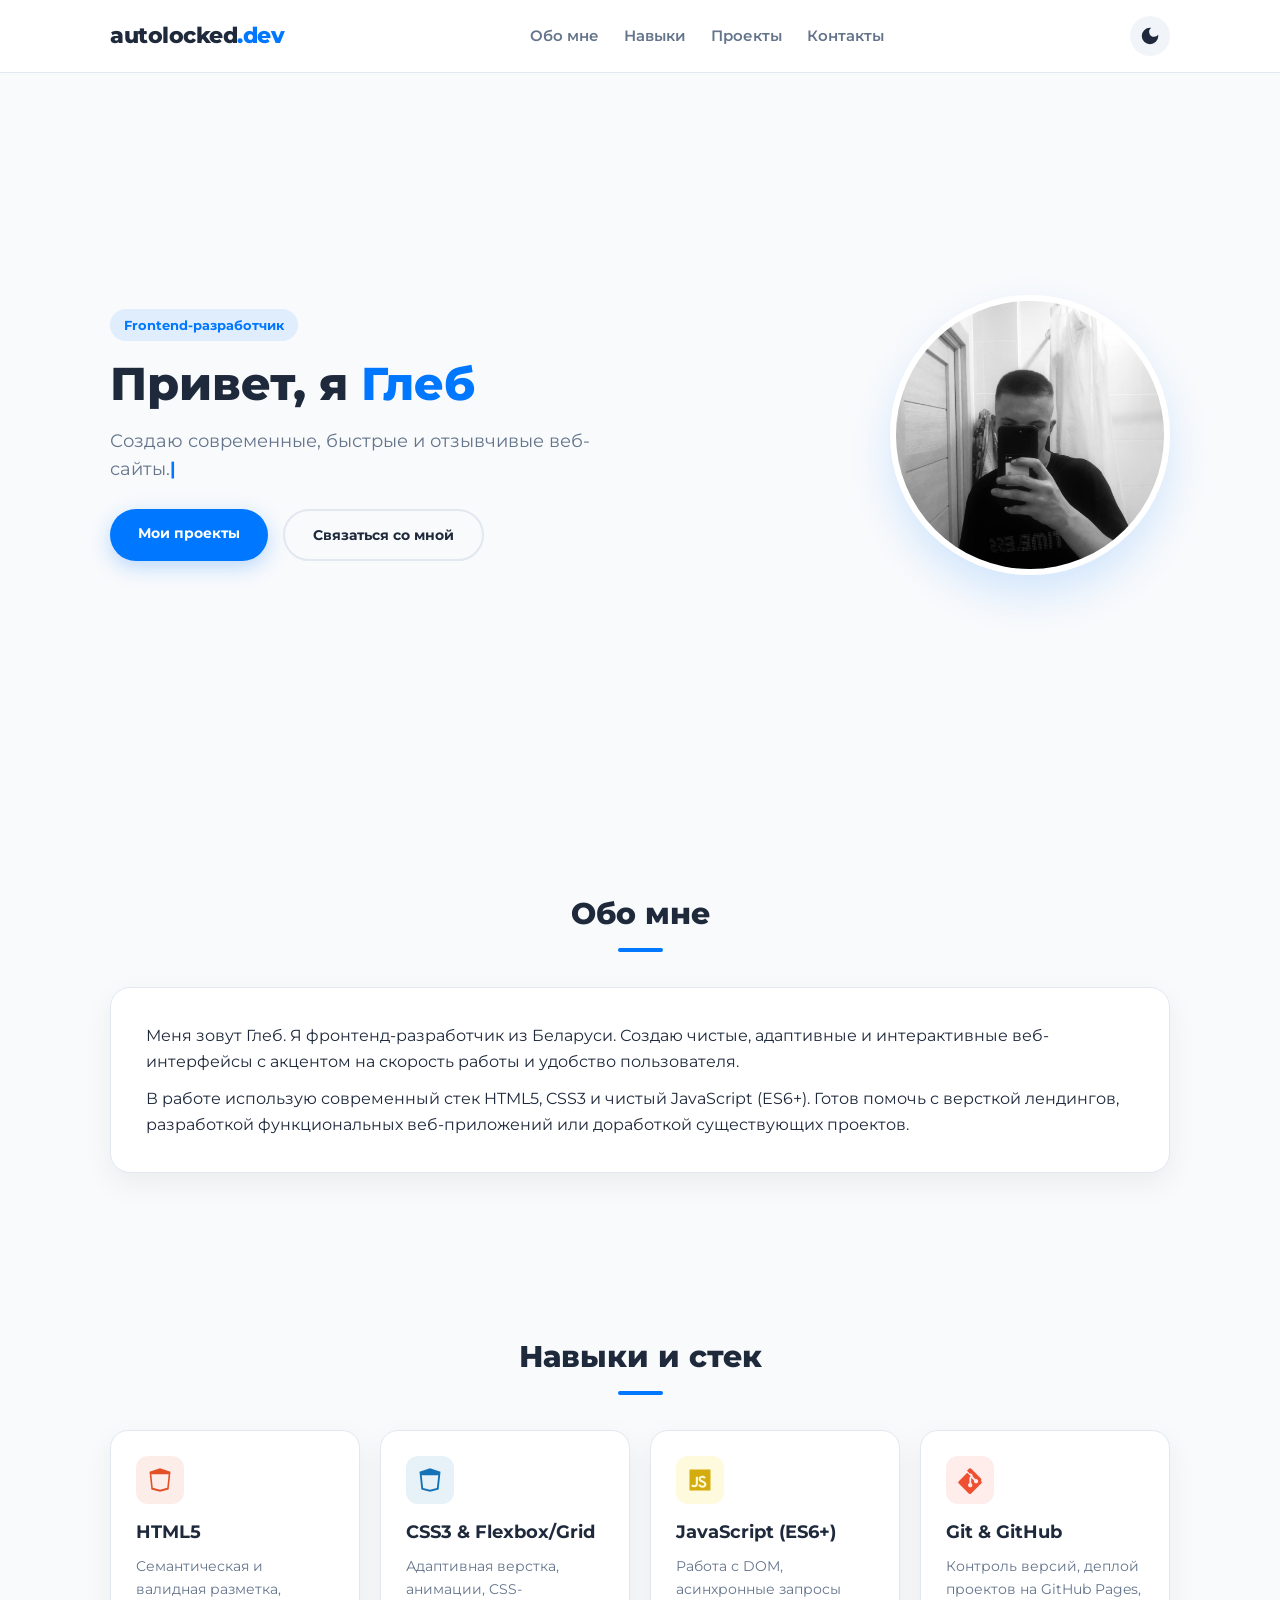
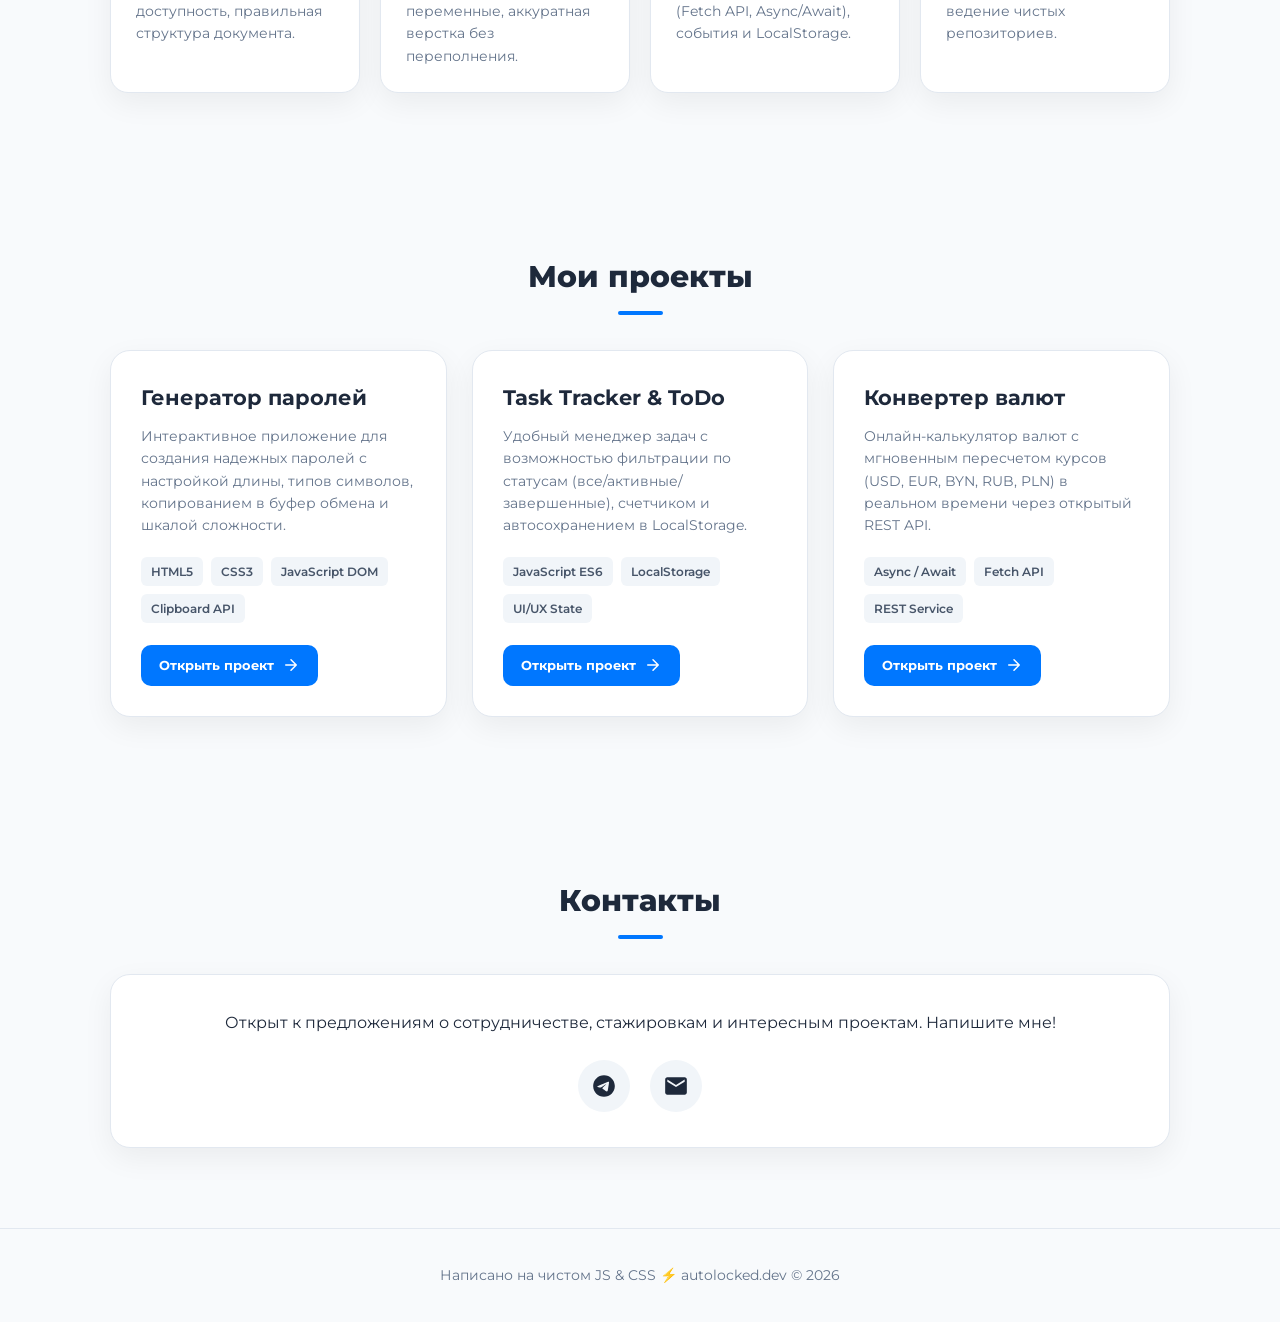
==== commit 6ff2620e: "Add files via upload" ====
--- a/index.html
+++ b/index.html
@@ -14,7 +14,7 @@
     <!-- ШАПКА САЙТА -->
     <header id="header">
         <div class="container header-container">
-            <a href="#" class="logo">Глеб<span>.dev</span></a>
+            <a href="#" class="logo">autolocked<span>.dev</span></a>
             
             <nav class="nav-menu">
                 <a href="#about" class="nav-link">Обо мне</a>
